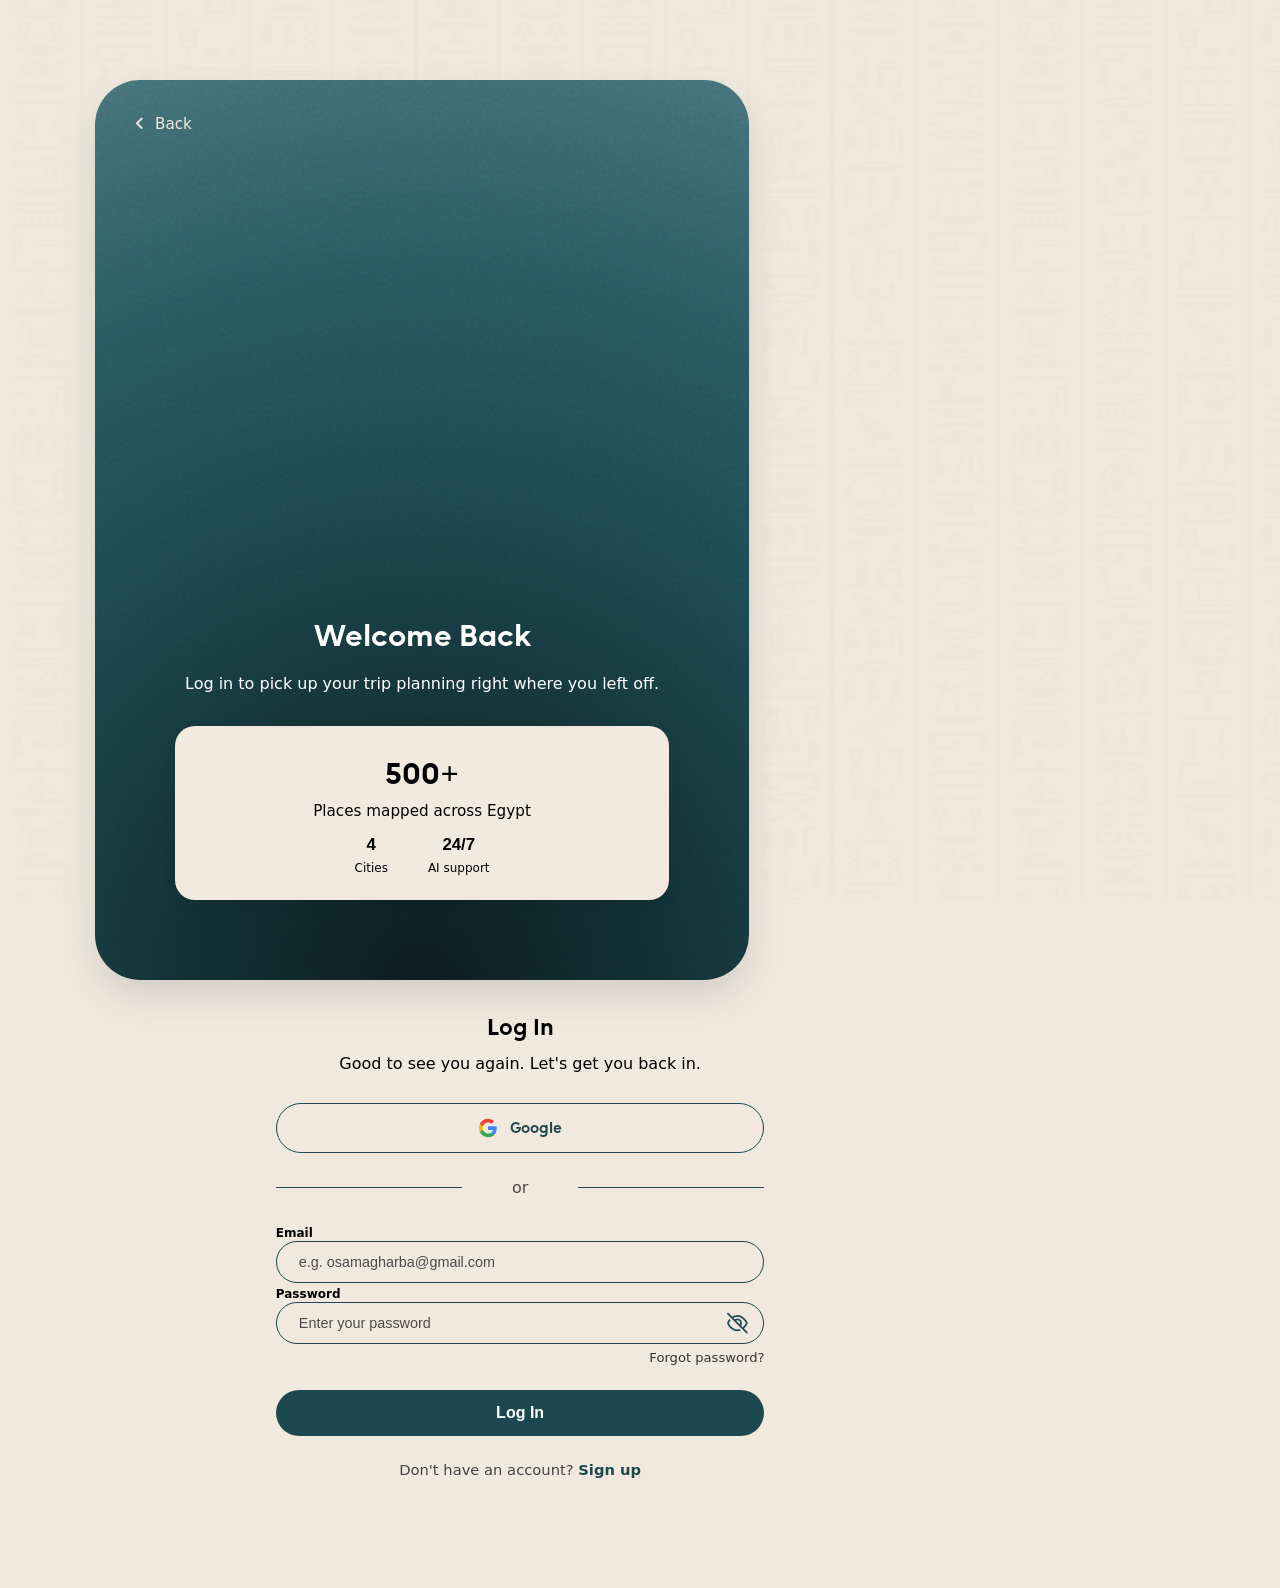
==== login/index.html @ 973cf5cc "feat: complete Sprint 1 frontend implementation" ====
<!DOCTYPE html>
<html lang="en">
<head>
      <meta charset="UTF-8" />

   <title>Kemeta - Discover Egypt</title>
 <link rel="stylesheet" href="../vendors/bootstrap/css/bootstrap.min.css">
<link rel="stylesheet" href="../vendors/fontawesome/css/all.min.css">
  <link rel="stylesheet" href="login.css" />
  <link rel="stylesheet" href="../css/main.css">
  <link rel="stylesheet" href="../css/global.css">
  
  
</head>
<body>

  <div class="auth-container">
    <div class="d-flex align-items-center justify-content-around">
      
      <!-- Left Teal Card -->
      <div class="left-card">
        <div class="teal-panel">
          <!-- Back Link -->
          <a href="#" class="btn-back">
            <i class="fa-solid fa-angle-left"></i> Back
          </a>
<section class="card-container d-flex justify-content-lg-end flex-column">
          <!-- Brand Content -->
          <div class="brand-section">
            <div class="logo-container">
              <img src="../assets/images/logos/SVG/Logo (3).svg" alt="">
            </div>
            <h1>Welcome Back</h1>
            <p>Log in to pick up your trip planning right where you left off.</p>
          </div>

          <!-- Stats Box -->
          <div class="stats-card">
            <h2>500<span class="plus">+</span></h2>
            <div class="stats-title">Places mapped across Egypt</div>
            <div class="stats-grid">
              <div class="stats-item">
                <h4>4</h4>
                <span>Cities</span>
              </div>
              <div class="stats-item">
                <h4>24/7</h4>
                <span>AI support</span>
              </div>
            </div>
          </div>
          </section>
        </div>
      </div>

      <!-- Right Login Form -->
      <div class="col-lg-6">
        <div class="form-panel">
          <div class="form-header">
            <h2>Log In</h2>
            <p>Good to see you again. Let's get you back in.</p>
          </div>

          <!-- Google Login -->
          <button type="button" class="btn-google">
            <svg width="20" height="20" viewBox="0 0 24 24">
              <path fill="#4285F4" d="M22.56 12.25c0-.78-.07-1.53-.2-2.25H12v4.26h5.92c-.26 1.37-1.04 2.53-2.21 3.31v2.77h3.57c2.08-1.92 3.28-4.74 3.28-8.09z"/>
              <path fill="#34A853" d="M12 23c2.97 0 5.46-.98 7.28-2.66l-3.57-2.77c-.98.66-2.23 1.06-3.71 1.06-2.86 0-5.29-1.93-6.16-4.53H2.18v2.84C3.99 20.53 7.7 23 12 23z"/>
              <path fill="#FBBC05" d="M5.84 14.09c-.22-.66-.35-1.36-.35-2.09s.13-1.43.35-2.09V7.06H2.18C1.43 8.55 1 10.22 1 12s.43 3.45 1.18 4.94l2.85-2.22.81-.63z"/>
              <path fill="#EA4335" d="M12 5.38c1.62 0 3.06.56 4.21 1.64l3.15-3.15C17.45 2.09 14.97 1 12 1 7.7 1 3.99 3.47 2.18 7.06l3.66 2.84c.87-2.6 3.3-4.52 6.16-4.52z"/>
            </svg>
            Google
          </button>

          <!-- Divider -->
          <div class="divider">
            <span>or</span>
          </div>

          <!-- Form Fields -->
          <form id="loginForm" onsubmit="handleLogin(event)">
            <!-- Email -->
            <div class="mb-3">
              <label class="form-label">Email</label>
              <input 
                type="email" 
                class="form-control-custom" 
                placeholder="e.g. osamagharba@gmail.com" 
                required
              >
            </div>

            <!-- Password -->
            <div class="mb-2">
              <label class="form-label">Password</label>
              <div class="custom-input-group">
                <input 
                  type="password" 
                  id="passwordInput" 
                  class="form-control-custom" 
                  placeholder="Enter your password" 
                  required
                >
                <button type="button" class="btn-toggle-password" id="togglePasswordBtn" title="Toggle password visibility">
                 <i class="fa-regular fa-eye-slash"></i>
                </button>
              </div>
              <a href="#" class="forgot-link">Forgot password?</a>
            </div>

            <!-- Submit -->
            <button type="submit" class="btn-submit">Log In</button>
          </form>

          <!-- Footer -->
          <div class="signup-text">
            Don't have an account? <a href="#">Sign up</a>
          </div>
        </div>
      </div>

    </div>
  </div>

<script src="../vendors/bootstrap/js/bootstrap.bundle.min.js"></script>
  <script src="login.js"></script>

</body>
</html>
---- login/login.css ----
:root {
      --primary-teal: rgba(28, 72, 79, 1);
      --bg-sand: #f0e9dc;
      --card-sand: #dfd7c9;
      --text-dark:rgba(0, 0, 0, 1);
      --text-muted: #5e6d6b;
      --input-border: #758a87;
    }

    * {
      box-sizing: border-box;
      margin: 0;
      padding: 0;
    }

   

    /* Container Box */
    .auth-container {
      width: 100%;
      min-height: 100vh;
      display: flex;
      justify-content: space-between;
      align-items: center;
      padding: 80px;
     

    }

    /* Left Card (Teal Panel) */
    .teal-panel {
     background: radial-gradient(
    circle at 50% 100%,
    rgba(11, 29, 32, 1) 0%,
    rgba(18, 47, 52, 1) 25%,
    rgba(28, 72, 79, 1) 50%,
    rgba(41, 90, 97, 1) 75%,
    rgba(70, 115, 122, 1) 100%
);

      border-radius:45px;
      color: #ffffff;
      /* padding: 80px; */
      position: relative;
      display: flex;
      flex-direction: column;
      justify-content: space-between;
      min-height: 100vh;
      box-shadow: 0 15px 35px rgba(20, 56, 55, 0.15);
    }
    .teal-panel::after {
              border-radius: 45px;

          content: "";
    position: absolute;
    inset: 0;

    pointer-events: none;

    background-image: radial-gradient(
        circle,
        rgba(0, 0, 0, 0.15) 1px,
        transparent 1px
    );

        opacity: 1;
    }


    .btn-back {
      color: rgba(242, 233, 222, 1);
      text-decoration: none;
      font-size: 0.95rem;
      font-weight: 500;
      display: inline-flex;
      align-items: center;
      gap: 6px;
      width: fit-content;
      transition: opacity 0.2s;
      padding: 35px;
    }

  
    .card-container{
      padding:80px;
    }

    .brand-section {
      display: flex;
      justify-content:last baseline;
      flex-direction: column;
      align-items: center;
      margin-top: auto;
      margin-bottom: auto;
      padding: 30px 10px;
    }

    .logo-container {
    
      margin-bottom: 20px;
    }

    .brand-section h1 {
      font-size: 32px;
      font-family: "F37 Moon Bold";
      margin-bottom: 12px;
      color: rgba(255, 255, 255, 1);
    }

    .brand-section p {
      color: rgba(255, 255, 255, 1);
   font-size: 16px;
   text-align: center;
      max-width: 100%;
      margin: 0 auto;
      line-height: 1.5;
    }

    /* Stats Badge/Card */
    .stats-card {
        z-index: 13;
      background-color:rgba(242, 233, 222, 1);
      color: var(--text-dark);
      border-radius: 20px;
      padding: 24px 20px;
      text-align: center;
      box-shadow: 0 4px 15px rgba(0, 0, 0, 0.05);
    }
      .stats-card::after{
          z-index: 10000;
      content: "";
      position: absolute;
      inset: 0;
      border-radius: inherit;
      pointer-events: none;
      opacity: 0.15;
      background-image: url("data:image/svg+xml,%3Csvg viewBox='0 0 200 200' xmlns='http://www.w3.org/2000/svg'%3E%3Cfilter id='noiseFilter'%3E%3CfeTurbulence type='fractalNoise' baseFrequency='0.85' numOctaves='3' stitchTiles='stitch'/%3E%3C/filter%3E%3Crect width='100%25' height='100%25' filter='url(%23noiseFilter)'/%3E%3C/svg%3E");
      mix-blend-mode: overlay;
      z-index: 1;
      }

    .stats-card h2{
      font-size: 32px;
      font-family: "F37 Moon Bold";
      margin-bottom: 4px;
      color: var(--text-dark);
    }
    .plus {
    display: inline-block;
   font-size: 1em;
font-weight:900;
}
    

    .stats-card .stats-title {
      font-size: 0.95rem;
      color: var(--text-dark);
      margin-bottom: 15px;
    }

    .stats-grid {
      display: flex;
      justify-content: center;
      gap: 40px;
    }
   

    .stats-item h4 {
      font-size: 1.05rem;
      font-weight: 700;
      margin-bottom: 2px;
      font-family: 'Poppins', sans-serif;


    }

    .stats-item span {
      font-size: 12px;
      color: var(--text-dark);
      
    }

    /* Right Side (Form) */
    .form-panel {
      padding: 30px 50px;
width: 90%;
      max-width: 600px;
      margin-left: 20%;
    }

    .form-header {
      text-align: center;
      margin-bottom: 30px;
    }

    .form-header h2 {
      font-size:24px;
      font-family:"F37 Moon Bold" ;
      color: var(--text-dark);
      margin-bottom: 8px;
    }

    .form-header p {
      color: var(--text-dark);
      font-size:16px;
    }

    /* Google Button */
    .btn-google {
      width: 100%;
      border: 1.5px solid var(--primary-teal);
      border-radius: 30px;
      padding: 12px 20px;
      background: transparent;
      font-family: "F37 Moon Bold";
      color: var(--primary-teal);
      display: flex;
      align-items: center;
      justify-content: center;
      gap: 12px;
      font-size:16px;
      transition: all 0.2s;
    }

    .btn-google:hover {
      background-color: rgba(25, 68, 67, 0.05);
      border-color: var(--primary-teal);
    }

    /* Divider */
    .divider {
      display: flex;
      align-items: center;
      text-align: center;
      margin: 25px 0px;
      
    }

    .divider::before {
      content: '';
          width: 80vw;
margin-right: 50px;  
  border-bottom: 1.5px solid var(--primary-teal);
    }
    
    .divider::after {
     content: '';
         width: 80vw;
margin-left: 50px;
    border-bottom: 1.5px solid var(--primary-teal);

    }

    .divider span {
      color: rgba(74, 74, 74, 1);
      font-weight: 400;
      font-size: 16px;
    }

    /* Form Fields */
    .form-label {
      font-size: 12px;
      font-weight: 600;
      color: var(--text-dark);
      margin-bottom: 6px;
    }

    .custom-input-group {
      position: relative;
    }

    .form-control-custom {
      width: 100%;
      background: transparent;
      border: 1.5px solid var(--primary-teal);
      border-radius: 30px;
      padding: 12px 22px;
      font-size: 0.9rem;
      color: #333;
      outline: none;
      transition: border-color 0.2s, box-shadow 0.2s;
    }

    .form-control-custom:focus {
      border-color: var(--primary-teal);
      box-shadow: 0 0 0 3px rgba(25, 68, 67, 0.12);
      background: transparent;
    }

    .form-control-custom::placeholder {
      color: rgba(74, 74, 74, 1);
    }

    .btn-toggle-password {
      position: absolute;
      right: 15px;
      top: 50%;
      transform: translateY(-50%);
      background: none;
      border: none;
      color: #555;
      font-size: 1.15rem;
      cursor: pointer;
      padding: 0;
      display: flex;
      align-items: center;
    }
    .btn-toggle-password i{
      color: var(--primary-teal);
    }

    .forgot-link {
      display: block;
      text-align: right;
      font-size: 0.82rem;
      color: #333;
      text-decoration: none;
      font-weight: 500;
      margin-top: 6px;
    }

    .forgot-link:hover {
      text-decoration: underline;
    }

    /* Submit Button */
    .btn-submit {
      width: 100%;
      background-color: var(--primary-teal);
      border: none;
      border-radius: 30px;
      padding: 14px;
      color: white;
      font-size: 1rem;
      font-weight: 700;
      margin-top: 25px;
      transition: background-color 0.2s, transform 0.1s;
    }

    .btn-submit:hover {
      background-color: var(--primary-teal);
      color: white;
    }

    .btn-submit:active {
      transform: scale(0.99);
    }

    /* Footer Text */
    .signup-text {
      text-align: center;
      margin-top: 25px;
      font-size: 0.92rem;
      color: #444;
    }

    .signup-text a {
      color: var(--primary-teal);
      font-weight: 700;
      text-decoration: none;
    }

    .signup-text a:hover {
      text-decoration: underline;
    }

    @media (max-width: 991.98px) {
      .teal-panel {
        min-height: auto;
        margin-bottom: 40px;
        padding: 35px 25px;
      }
      .form-panel {
        padding: 10px 15px;
      }
    }
---- css/main.css ----
@import url("./global.css");
@import url("./components/navbar.css");
@import url("./media.css");

/* ==================================================
   KEMETA SPLASH SCREEN
================================================== */

html,
body {
    margin: 0;
    padding: 0;
    width: 100%;
    min-height: 100%;
}


.splash {
    position: fixed;
    inset: 0;

    width: 100%;
    height: 100vh;

    display: flex;
    align-items: center;
    justify-content: center;

    background: #083540;

    overflow: hidden;

    z-index: 99999999;

    opacity: 1;
    visibility: visible;

    transition:
        opacity 600ms ease,
        visibility 600ms ease;
}


.splash svg {
    width: 580px;
    max-width: 85vw;
    height: auto;

    overflow: visible;
}


#kMarkGroup {
    transform: translateX(787px) scale(1.5);

    transform-origin: 713px 748px;

    transition:
        transform 950ms cubic-bezier(0.65, 0, 0.35, 1);
}
#kMarkGroup.shift-left {
    transform: translateX(0) scale(1);
}

#kmark {
    fill: none;

    stroke: #c1ad95;

    stroke-width: 3;

    stroke-linecap: round;
    stroke-linejoin: round;
}


#kfill {
    fill: #c1ad95;

    fill-rule: evenodd;

    opacity: 0;
}

 */

#emetaGroup {
    fill: #c1ad95;

    fill-rule: evenodd;

    opacity: 0;

    transform: translateX(900px);

    transition:
        opacity 950ms ease,
        transform 950ms cubic-bezier(0.65, 0, 0.35, 1);
}


/* EMETA يظهر */

#emetaGroup.show {
    opacity: 1;

    transform: translateX(0);
}




/* hero */

header {
  min-height: 100vh;
  display: flex;
  flex-direction: column;
  padding: 16px 0px;
}

/* الكارد الكبير اللي واخد الشاشة بحواف دايرة */
.hero {
  position: relative;
  flex: 1;
  gap: var(--general-gap);
  border-radius: var(--Containder-radius);
  overflow: hidden;
  height: 100vh;
  background: url("../../assets/images/Great Pyramid.jpg") center/cover
    no-repeat;

  display: flex;
  align-items: center;
  justify-content: center;
}

/* layer غامقة فوق الصورة عشان النص يبان */
.hero__overlay {
  position: absolute;
  inset: 0;
  background: linear-gradient(
    rgba(0, 0, 0, 0.6),
    rgba(0, 0, 0, 0.4),
    rgba(242, 233, 222) 130%
  );
}

/* المحتوى في النص */
.hero__content {
  position: relative;
  z-index: 1;
  max-width: 640px;
  text-align: center;
  color: var(--color-text);
}

/* البادج الصغيرة فوق العنوان */
.hero__badge {
  position: relative;
  isolation: isolate;

  font-family: "F37 Moon Demi";
  width: fit-content;
  margin: 0 auto 1.5rem;

  display: flex;
  align-items: center;
  justify-content: center;
  gap: 5px;

  padding: 0.4rem 1.1rem;
  border-radius: var(--general-radius);

  font-size: 14px;
  color: var(--Light-Text);

  cursor: pointer;

border: 1px solid var(--Light-Text);

}

/* Liquid Glass surface */
.hero__badge::before {
  content: "";
  position: absolute;
  inset: 0;

  z-index: 0;

  border-radius: inherit;

  /* box-shadow:
    inset 0 0 6px -3px rgba(255, 255, 255, 0.7); */

  background-color: var(--Card-Background);

  pointer-events: none;
}

/* Refraction + Blur */
.hero__badge::after {
  content: "";
  position: absolute;
  inset: 0;

  z-index: -1;

  border-radius: inherit;

  backdrop-filter: blur(5px);
  -webkit-backdrop-filter: blur(5px);

  filter: url(#glass-distortion);
  -webkit-filter: url(#glass-distortion);

  isolation: isolate;

  pointer-events: none;
}

/* Content above glass */
.hero__badge > * {
  position: relative;
  z-index: 2;
}
.hero__btn-secondary {
  background: var(--Card-Background);
  backdrop-filter: blur(1px);
  -webkit-backdrop-filter: blur(20px);
  color: var(--Light-Text);
  border-bottom: 0.83px solid rgba(255, 255, 255, 0.447);
  border-top: 0.83px solid rgba(255, 255, 255, 0.684);
}

/* العنوان */
.hero__title {
  font-size: 48px;
  color: var(--Light-Text);
  margin: 0;
  line-height: 1.2;
  font-family: "F37 Moon Bold";
}

.hero__title-highlight {
  display: block;
  background: linear-gradient(
    TO RIGHT,
    rgba(198, 152, 85, 1) 10%,
    rgba(140, 97, 33, 1)
  );

  -webkit-background-clip: text;
  -webkit-text-fill-color: transparent;
  background-clip: text;
}

/* النص اللي تحت العنوان */
.hero__subtitle {
  margin: auto;
  width: 70%;
  margin-top: 1rem;
  margin-bottom: 2rem;
  font-size: 16px;
  font-family: "F37 Moon light";
  color: var(--Light-Text);
}

/* الأزرار */
.hero__actions {
  display: inline-flex;
  gap: 1rem;
}

.hero__actions .btn {
  border-radius: var(--general-radius);
  padding: 10px 20px;
font-family: "F37 Moon Demi";
font-size: 20px;
  cursor: pointer;

  transition:
    background-color var(--transition-fast),
    color var(--transition-fast),
    box-shadow var(--transition-fast),
    transform var(--transition-fast);
}

.hero__btn-main {
  font-family: "F37 Moon Bold";
  min-width: 234px;
  background: var(--Secondry-text);
  color: var(--Light-Text);
}
.hero__btn-main:hover {
    
    background: var(--Secondry-text);
    color: var(--Background-Color);
    box-shadow: 0 8px 18px rgba(0, 0, 0, 0.25);
    transform: translateY(-3px);

}
.hero__btn-main i {
  font-size: 12px;
}

.hero__btn-secondary {
  font-family: "F37 Moon Bold";
  min-width: 191px;
    backdrop-filter: blur(2px);
    -webkit-backdrop-filter: blur(20px);
background: var(--Card-Background);
    box-shadow: 0 1px 20px 0 rgba(0, 0, 0, 0.05);

  border-bottom: 0.83px solid rgba(255, 255, 255, 0.447);
  border-top: 0.83px solid rgba(255, 255, 255, 0.684);
  
}

.hero__btn-secondary:hover {
  box-shadow: 0 8px 18px rgba(0, 0, 0, 0.25);
  color: var(--Background-Color);
      transform: translateY(-3px);

}




.platform-features {
    position: relative;
    z-index: 5;
    width: 100%;
  
}
.platform-features .container {
    max-width: none;   
    width: 100%;
    padding: var(--section-padding) ; 
    height: auto;  
    display: grid;    
    gap: var(--general-gap);
}
/* 
   Features Header
 */
.first-card {
   gap: var(--general-gap);
   flex-direction: column;

}
.container .features-badge {
    display: inline;
    padding: 10px 20px;
    border-radius: var(--general-radius);
    margin:auto;
    font-family: "F37 Moon Bold";
    color: var(--Primary-Text);
    font-size: 24px;
  background: linear-gradient(
    to top right,
    rgba(255, 255, 255, 0.715),
    rgba(236, 232, 232, 0.134) 42%
  );
backdrop-filter: blur(8px);
-webkit-backdrop-filter: blur(8px);
border: 1px solid var(--Light-Text);
   
}


.features-title {
    color: var(--Secondry-text);
    font-size: 32px;
    font-weight: 700;
}


.features-description {
    max-width: 500px;
    margin: 0 auto;
    color: var(--Dark-Text);
font-family: "F37 Moon Regular";
    font-size: 16px;
    line-height: 1.7;
}


/* 
   Feature Cards
 */

.feature-card {
    position: relative;
    z-index: 10;
    height: 100%;
    padding: 20px 18px;
    border-radius:var(--card-radius);
    background: linear-gradient(
    to top left ,
    rgba(255, 255, 255, 0.363),
    rgba(236, 232, 232, 0.134) 42%
  );
    border: 0.83px solid rgba(255, 255, 255, 0.83);
    box-shadow: 0 1px 20px 0 #0000000D;
    transition: all 0.3s ease;
    display: flex;
    gap: var(--card-gap);
    flex-direction: column;
    backdrop-filter: blur(1px);
    --webkit-backdrop-filter: blur(1px);
    display: flex;
gap:var(--card-gap);

}



.feature-card {
    min-height: 176px;
}


/* 
   Card Content
 */

.feature-card-title {

    color: var(--Secondry-text);
font-family: "F37 Moon Bold";
font-size: 20px;
    line-height: 1.3;
}


.feature-card-description {
    margin-bottom: 10px;
font-family: "F37 Moon Regular";
    color: var(--Dark-Text);

    font-size: 16px;
    line-height: 1.65;
}


.feature-card-link {
    display: inline-block;
    color: var(--Primary-Text);
    font-family: "F37 Moon Bold";
    font-size: 16px;
    text-decoration: none;
}


.feature-card-link:hover {
    color: var(--Primary-Text);
}


/* 
   Hover
 */

.feature-card:hover {
    transform: translateY(-4px);

    box-shadow: 0 10px 25px rgba(0, 0, 0, 0.08);

    background: rgba(255, 255, 255, 0.8);
}



/* 
   About Us Section
 */

.about-section {
  position: relative;

  width: 100%;
  height: 94dvh;

  padding: 0 65px;

  background-image: url("../../assets/images/4fd41c14f753038c6293ff833b5d0f6e98950fb3.jpg");
  background-size: cover;
  background-position: center 33%;

  border-radius: var(--Containder-radius);
  overflow: hidden;
}

.about-overlay {
  position: absolute;
  inset: 0;

  background: linear-gradient(#00000099 60%, #00000064 );

  z-index: 1;
}

.about-section .container-fluid {
  position: relative;
  z-index: 2;
  width: 100%;
  height: 100%;
  display: flex;
  gap: var(--general-gap);
}

.about-section .row {
  height: 100%;
  align-items: center;
}

.about-content {
  max-width: 520px;
  color: var(--Light-Text);
}

/* 
   Label
 */

.about-label {
  display: inline-flex;
  align-items: center;

  padding: 15px 20px;

  margin-bottom: 16px;

  border: 1px solid rgba(255, 255, 255, 0.35);
  border-radius:var(--Containder-radius);

  background: var(--Card-Background);

  backdrop-filter: blur(1px);
  -webkit-backdrop-filter: blur(1px);

  color: var(--Light-Text);


  font-size: 24px;
  font-family: "F37 Moon Bold";
  line-height: 1;

  transition: 0.3s ease;
}


/* 
   Title
 */

.about-title {
  max-width: 440px;

  margin: 0 0 14px;

  color: var(--Light-Text);
  font-size: 32px;
  font-family: "F37 Moon Bold";

  line-height: 1;

  letter-spacing: 0;
}

/* 
   Description
 */

.about-description {
  max-width: 500px;
  color: var(--Light-Text);
  font-size: 16px;
  font-family: "F37 Moon light";
}

/* 
   Stats
 */

.about-stats {
  display: flex;
  align-items: center;

  gap: var(--cards-gap);
}

/* 
   Stat Card
 */

.stat-card {
  width: 104px;
  height: 73px;
  padding: 10px;
  display: flex;
  text-align: center;
gap: var(--card-gap);
  border: 1px solid rgba(255, 255, 255, 0.35);
  border-radius: var(--card-radius);
  background: var(--Card-Background);
  backdrop-filter: blur(1px);
  -webkit-backdrop-filter: blur(1px);

  color: var(--Light-Text);
}
.stat-card .container-card{
    display: flex;
    gap: 7px;
      flex-direction:column;
  justify-content: center;
  align-items: center;
}


/* Number */

.stat-card h3 {
  font-size: 20px;
  font-family: "F37 Moon Bold";

  line-height: 1;
}

/* Label */

.stat-card span {
  font-size: 12px;
font-family: "F37 Moon Regular";
  line-height: 1;
  white-space: nowrap;
}



/* ==========================
   Why Kemeta Section
========================== */

.why-kemeta-section {
  position: relative;
  width: 100%;
}

/* ==========================
   Why Kemeta Container
========================== */

.why-kemeta-section .why-kemeta-container {
  width: 100%;
  max-width: none;

  padding: var(--section-padding);

  height: auto;

  display: grid;

  gap: var(--general-gap);
}


/* ==========================
   Why Kemeta Header
========================== */

.why-kemeta-header {
  width: 100%;

  display: flex;

  justify-content: center;
  align-items: center;

  flex-direction: column;

  gap: var(--general-gap);
}

/* ==========================
   Badge
========================== */

.why-kemeta-badge {
  display: inline;

  padding: 10px 20px;

  border-radius: var(--general-radius);

  font-family: "F37 Moon Bold";

  color: var(--Primary-Text);

  font-size: 24px;

  background: linear-gradient(
    to top left,
    rgba(255, 255, 255, 0.715),
    rgba(236, 232, 232, 0.134) 42%
  );

  backdrop-filter: blur(1px);
  -webkit-backdrop-filter: blur(1px);

  border: 1px solid var(--Light-Text);
}

/* ==========================
   Main Title
========================== */

.why-kemeta-title {
  color: var(--Secondry-text);

  font-family: "F37 Moon Bold";

  font-size: 32px;
  line-height: 1.3;

  text-align: center;
}

/* ==========================
   Description
========================== */

.why-kemeta-description {
  max-width: 500px;

  margin: 0 auto;

  color: var(--Dark-Text);

  font-family: "F37 Moon Regular";

  font-size: 16px;

  line-height: 1.7;

  text-align: center;
}

/* ==========================
   Why Kemeta Cards
========================== */
.why-kemeta-cards {
  display: flex;
  flex-wrap: wrap;
  gap: var(--general-gap);
}


.why-kemeta-card:nth-child(1) {
  width: calc(60% - (var(--general-gap) / 2));
}
.why-kemeta-card:nth-child(2) {
  width: calc(40% - (var(--general-gap) / 2));
}

.why-kemeta-card:nth-child(3) {
  width: calc(40% - (var(--general-gap) * 2 / 4));
}

.why-kemeta-card:nth-child(4) {
  width: calc(60% - (var(--general-gap) * 2 / 4));
}

/* ==========================
   Card
========================== */

.why-kemeta-card {
    position: relative;

    z-index: 10;

    height: 155px;

    box-sizing: border-box;

    padding:20px;

    border-radius: var(--card-radius);

    background: linear-gradient(
    to top left ,
    rgba(255, 255, 255, 0.363),
    rgba(236, 232, 232, 0.134) 42%
  );

    border: 0.83px solid rgba(255, 255, 255, 0.83);

    box-shadow: 0 1px 20px 0 #0000000D;

    display: flex;
    flex-direction: column;

    /* gap: 5px; */

    backdrop-filter: blur(1px);
    -webkit-backdrop-filter: blur(1px);

    transition: all 0.3s ease;
}

/* ==========================
   Card Label
========================== */

.why-kemeta-card-label {
    display: block;
    color: var(--Primary-Text);

}


.why-kemeta-card-title {

    color: var(--Secondry-text);

    font-family: "F37 Moon Bold";

    font-size: 20px;

    line-height: 1.5;
}


.why-kemeta-card-description {
   

    color: var(--Dark-Text);

    font-family: "F37 Moon Regular";

    font-size: 16px;

    line-height: 1.5;
}
/* ==========================
   Hover
========================== */

.why-kemeta-card:hover {
  transform: translateY(-4px);

  box-shadow: 0 10px 25px rgba(0, 0, 0, 0.08);

  background: rgba(255, 255, 255, 0.8);
}

/* =========================================
   HOW IT WORKS
========================================= */

.how-it-works-section {
    position: relative;
    width: 100%;
}


/* =========================================
   Sticky Container
========================================= */

.how-it-works-sticky {
    position: sticky;
    top: 0;

    width: 100%;
    height: 100vh;

    overflow: hidden;

    display: flex;
    align-items: center;

    padding: 0 65px;

    border-radius: var(--Containder-radius);

    background:var(--light-container-background);

}


/* =========================================
   Left Content
========================================= */

.how-it-works-content {
    width: 55%;
flex-shrink: 0;
    position: relative;
 
}


.how-it-works-content .section-badge {
    display: inline-flex;
    align-items: center;

    padding:10px 20px;

    border-radius:var(--general-radius);

    color: var(--Light-Text);

    background: var(--Card-Background);

    border: 1px solid rgba(255, 255, 255, 0.2);

    box-shadow:
        inset 0 1px 1px rgba(255, 255, 255, 0.35),
        0 5px 15px rgba(0, 0, 0, 0.08);

    backdrop-filter: blur(12px);
    -webkit-backdrop-filter: blur(12px);

    margin-bottom: 25px;
    font-size: 24px;
    font-family: "F37 Moon Bold";
}


.how-it-works-content .content-title {
  
font-family: "F37 Moon Bold";
    margin: 0 0 20px;
width: 500px;
    color: var(--Light-Text);

    font-size:32px;

    line-height: 1.05;
}


.how-it-works-content p {

width: 500px;

margin-top: 30px;
    color: var(--Light-Text);

    font-size: 16px;
    font-family:"F37 Moon Regular" ;

}


/* =========================================
   Cards Area
========================================= */

.steps-wrapper {
    width: 45%;
    height: 100%;

    position: relative;

    overflow: hidden;

    flex-shrink: 0;

}


/* =========================================
   Cards Track
========================================= */

.steps-track {
    position: absolute;
margin-top: 50%;
    top: 0;
    right: 0;

    width: 100%;

    display: flex;
    flex-direction: column;
    justify-content: center;
    align-items: center;

    gap: 80px;

    padding: 0px;

    will-change: transform;
}


/* =========================================
   Card
========================================= */

.step-card {
    position: relative;
    isolation: isolate;
    overflow: hidden;

    width: 100%;
    min-height: 346px;

    margin-left: auto;
    margin-right: 5%;
    padding: 20px;

    box-sizing: border-box;

    display: flex;
    align-items: center;
    justify-content: space-around;
  

    gap: 5px;
    flex-shrink: 0;

    border-radius: 45px;

      background: rgba(255, 255, 255, 0.16);

    border: none;

    box-shadow:
        0 12px 30px rgba(0, 0, 0, 0.08);

    backdrop-filter: blur(15px);
    -webkit-backdrop-filter: blur(15px);

}


/* Glass edge */
.step-card::before {
    content: "";
    position: absolute;
    inset: 0;

    border-radius: inherit;

    padding: 1px;

    background: linear-gradient(
        135deg,
        rgba(255, 255, 255, 0.804),
        rgba(255, 255, 255, 0.30) ,
        rgba(255, 255, 255, 0.216) ,
        rgba(255, 255, 255, 0.65)
    );

    -webkit-mask:
        linear-gradient(#fff 0 0) content-box,
        linear-gradient(#fff 0 0);

    -webkit-mask-composite: xor;
    mask-composite: exclude;

    pointer-events: none;
    z-index: 5;
}


/* Inner glass bevel */
.step-card::after {
    content: "";
    position: absolute;
    inset: 2px;

    border-radius: 43px;

    box-shadow:
        inset 0 0 12px rgba(87, 87, 87, 0.2),
        inset 0 0 5px rgba(224, 218, 218, 0.15);

    pointer-events: none;
    z-index: 4;
}

/* =========================================
   Card Text
========================================= */

.step-text {
    width: 50%;
    display: flex;
    justify-content: center;
    align-items: center;
    flex-direction: column;
    gap: 10px;
    padding: 10px;
}


.step-text h3 {

    color: var(--Primary-Text);
    font-family: "F37 Moon Bold";

    font-size: 24px;
}


.step-text p {
    margin: 0;

    color: var(--Light-Text);

    font-size: 16px;
    font-family: "F37 Moon light";
text-align: center;  
  line-height: 1.6;
}


/* =========================================
   Card Image
========================================= */

.step-card .img {
    width: 50%;
    height: 40vh;


    /* flex-shrink: 0; */
overflow: hidden;
    border-radius: 45px;
}
.step-card .img img{
    width: 100%;
    height: 100%;
        object-fit: cover;

}


/* ==================================================
   BEGIN YOUR STORY
================================================== */

.begin-story-section {
    width: 100%;
    min-height: 70vh;

    display: flex;
    align-items: center;
    justify-content: center;


}


.begin-story-container {
    width: 35%;

    text-align: center;

    display: flex;
    flex-direction: column;
    align-items: center;

    padding: 12px 10px 0;

}


/* Badge */

.story-badge {
    display: inline-flex;
    align-items: center;
    justify-content: center;

    padding: 10px 18px;

    border-radius: 50px;

    color: var(--Primary-Text);
font-size: 24px;
font-family:  "F37 Moon Bold";
    background: rgba(255, 255, 255, 0.08);
    border: 1px solid rgba(255, 255, 255, 0.25);

    backdrop-filter: blur(15px);
    -webkit-backdrop-filter: blur(15px);

        box-shadow:
        inset 0 1px 2px rgba(255, 255, 255, 0.741),
        0 4px 12px rgba(0, 0, 0, 0.08);
    position: relative;
    overflow: hidden;

    transition: all 0.3s ease;
}

.story-badge::before {
    content: "";
    position: absolute;
    inset: 0;

    background: linear-gradient(
        to bottom right,
        rgba(188, 182, 182, 0.22) 0%,
        rgba(161, 161, 161, 0.1) 35%,
        rgba(255, 255, 255, 0.04) 100%
    );

    pointer-events: none;
}




/* Heading */

.begin-story-container h2 {
    margin: 17px 0 12px;

    color: var(--Secondry-text);

    font-size: 32px;
    font-family:  "F37 Moon Bold";

    line-height: 1.3;
}


/* Paragraph */

.begin-story-container p {
    max-width: 620px;

    margin: 0 auto 17px;

    color: var(--Dark-Text);

    font-size: 16px;
    font-family: "F37 Moon Regular";
    line-height: 1.6;
}


/* Button */

.story-btn {
    display: inline-flex;
    align-items: center;
    justify-content: center;

    padding: 10px 20px;

    border: 1px solid var(--Secondry-text);
    border-radius: var(--general-radius);

    background: transparent;

    color: var(--Secondry-text);

    font-size: 20px;
    font-family:  "F37 Moon Bold";

    text-decoration: none;

    transition: all 0.3s ease;
}


.story-btn:hover {
    background: #123f49;
    color: #fff;

    transform: translateY(-2px);
}


/* ==================================================
   FOOTER
================================================== */

.kemeta-footer {
    width: calc(100% - 22px);

    padding: var(--section-padding) 65px 0px;

    background: var(--light-container-background);

    border-radius:var(--Containder-radius);


    color:var(--Light-Text);
}


/* Main Footer Container */

.kemeta-footer .footer-container {
    width: 100%;

    display: flex;
      justify-content: space-between;
      align-content: space-between;

    padding-bottom: 48px;
}

.footer-right{
  display: flex;
  flex-direction: row;
  gap: 100px;
}

/* ==================================================
   BRAND
================================================== */
.footer-container .footer-brand{
  display: flex;
gap: var(--general-gap);
  flex-direction: column;
}
.footer-container .footer-brand .img {
max-width: 130px;}


.footer-container .footer-brand p {
    max-width: 500px;
    color: var(--Light-Text);

    font-size: 16px;
}


/* Social Icons */

.footer-container .footer-socials {
    display: flex;
    align-items: center;
    gap: 15px;
  
}


.footer-container .footer-socials a {
    width: 28px;
    height: 28px;
padding: 19px;
    display: flex;
    align-items: center;
    justify-content: center;

    border: 1px solid var(--Background-Color);

    border-radius: var( --general-radius);

    color: var(--Background-Color);

    font-size: 19px;

    text-decoration: none;

    transition: all 0.3s ease;
}


.footer-container .footer-socials a:hover {
    background: #fff;
    color: #082e33;

    transform: translateY(-2px);
}





/* ==================================================
   FOOTER LINKS
================================================== */
.footer-links h4,
.footer-contact h4 {
    margin: 5px 0 20px;

    color: var(--Background-Color);

    font-size: 24px;
    font-family: "F37 Moon Bold";
}


.footer-links {
    display: flex;
    flex-direction: column;
    
}


.footer-links .links-container a:hover {
    color: var(--Primary-Text);
}
.links-container{
  display: flex;
  flex-direction: column;
  
}
.footer-links .links-container a{
  color: var(--Background-Color);
     width: fit-content;

    margin-bottom: 10px;

    font-size: 18px;
font-family: "F37 Moon light";
    text-decoration: none;

    transition: color 0.3s ease;
}

/* ==================================================
   CONTACT
================================================== */

.footer-contact {
    display: flex;
    flex-direction: column;
}


.footer-contact .contact-container a {
    display: flex;
    align-items: center;

    gap: 8px;

    margin-bottom: 12px;

    color: var(--Background-Color);

    font-size: 16px;
    font-family: "F37 Moon light";

    text-decoration: none;
}


.footer-contact .contact-container i {
    width: 14px;

    color: #fff;

    font-size: 16px;
   margin-right: 5px;
}



/* ==================================================
   COPYRIGHT
================================================== */

.footer-bottom {
    width: 100%;

    padding:20px 0px 0px;

    border-top: 1px solid var(--Background-Color);
    display: flex;
    justify-content: center;
    align-items: center;
    gap: 5px;

}


.footer-bottom p {
  
    color: var(--Background-Color);
font-family: "F37 Moon light";
    font-size: 18px;
}
.footer-bottom i{
  font-size: 14px;
}

.footer-bottom p span{
  font-family: 'Kitami W01';
}
---- css/global.css ----
/* Light */
@font-face {
    font-family: "F37 Moon light";
    src: url("../assets/images/fonts/f37-moon-arabic-trial-light.otf") format("opentype");
    font-weight: 300;
    font-style: normal;
}

/* Regular */
@font-face {
    font-family: "F37 Moon Regular";
    src: url("../assets/images/fonts/f37-moon-arabic-trial-regular.otf") format("opentype");
    font-weight: 400;
    font-style: normal;
}

/* Demi */
@font-face {
    font-family: "F37 Moon Demi";
    src: url("../assets/images/fonts/f37-moon-arabic-trial-demi.otf") format("opentype");
    font-weight: 600;
    font-style: normal;
}

/* Bold */
@font-face {
    font-family: "F37 Moon Bold";
    src: url("../assets/images/fonts/f37-moon-arabic-trial-bold.otf") format("opentype");
    font-weight: 700;
    font-style: normal;
}

/* Extra Bold */
@font-face {
    font-family: "F37 Moon ExtraBold";
    src: url("../assets/images/fonts/f37-moon-arabic-trial-extrabold.otf") format("opentype");
    font-weight: 800;
    font-style: normal;
}

/* Black */
@font-face {
    font-family: "F37 Moon Black";
    src: url("../assets/images/fonts/f37-moon-arabic-trial-black.otf") format("opentype");
    font-weight: 900;
    font-style: normal;
}

/* Thin */
@font-face {
    font-family: "F37 Moon thin";
    src: url("../assets/images/fonts/f37-moon-arabic-trial-thin.otf") format("opentype");
    font-weight: 100;
    font-style: normal;
}

@font-face {
    font-family: 'Kitami W01';
    src: url('../assets/images/fonts/LogoFont/Kitami\ W01\ Regular.ttf') format('truetype');
    font-weight: normal;
    font-style: normal;
}

:root {
  --Background-Color: #F2E9DE;
  --Navbar-Background:rgba(217, 217, 217, 0.5);
  --Secondry-text:#1C484F;
 --Card-Background:rgba(255, 255, 255, 0.2);
  --Light-Text: rgba(255, 255, 255, 1);
    --Containder-radius: 50px;
  --general-radius:999px;
  --border-size:1px;
  --general-gap:24px;
  --transition-fast: 0.2s ease-out;
  --Primary-Text:#C69855;
  --Dark-Text:#2E2E2D;
  --cards-gap:20px;
  --card-radius:20px;
  --section-padding:80px;
  --card-gap:5px;
  --light-container-background:linear-gradient( to bottom, #0B1D20,#102B2F,#1C484F);
  
}

*,
*::before,
*::after {
  box-sizing: border-box;
}

body {
    margin: 0;
    padding: 0px 15px;
    font-family: "F37 Moon", system-ui, -apple-system, BlinkMacSystemFont, sans-serif;
    min-height: 100vh;
    position: relative;
     background-color: var(--Background-Color);
}

body::before {
    content: "";
    position: fixed;
    inset: 0;

background-image:
    url("../assets/images/24dd4ca9f49b339d4a1547dce579eb33e108bf10 (1).png");

background-repeat: repeat;
background-position: -10 -100;
background-size: 500px 500px; 
    z-index: -1;
}
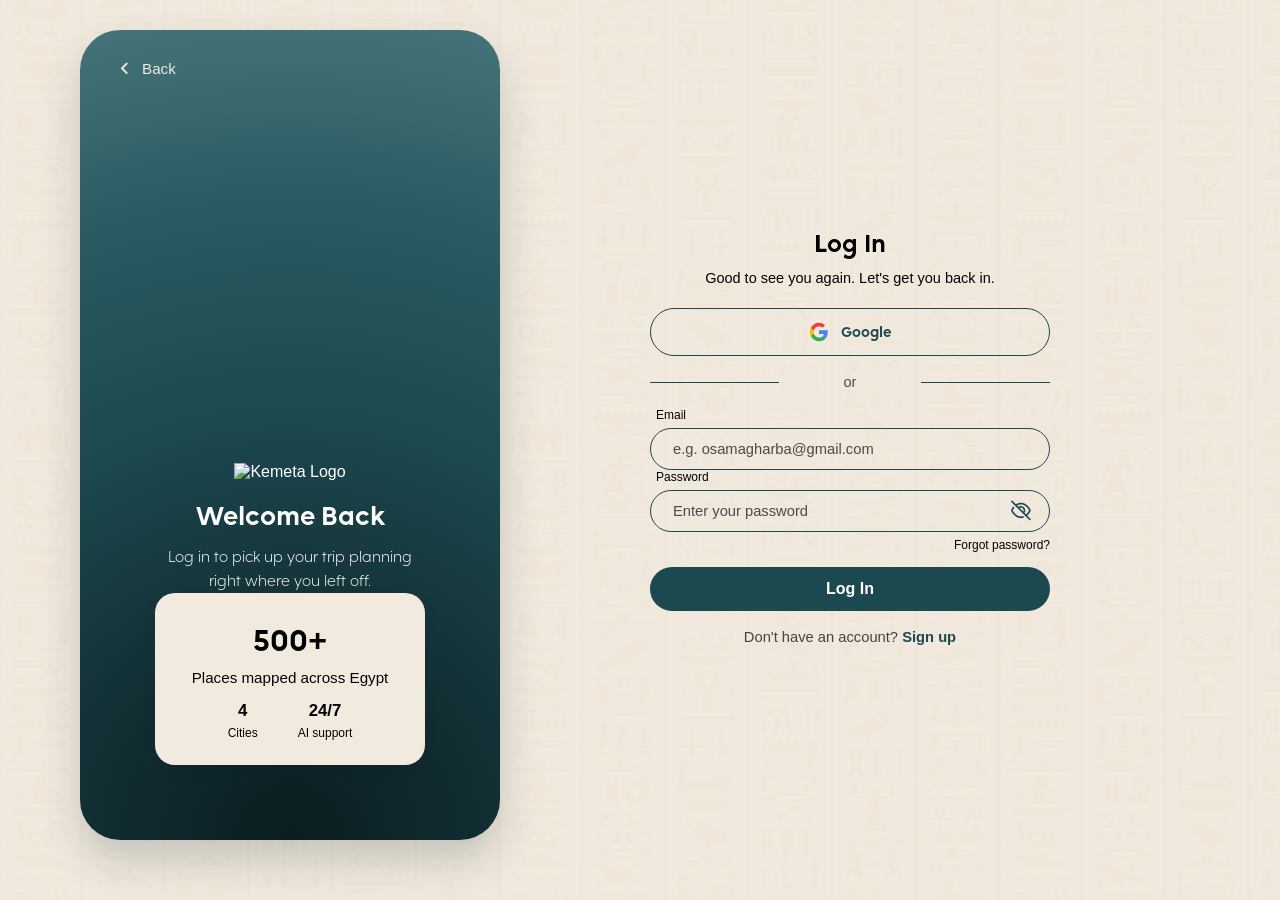
==== commit dcbe65b3: "Update frontend" ====
--- a/login/index.html
+++ b/login/index.html
@@ -1,60 +1,60 @@
 <!DOCTYPE html>
 <html lang="en">
 <head>
-      <meta charset="UTF-8" />
-
-   <title>Kemeta - Discover Egypt</title>
- <link rel="stylesheet" href="../vendors/bootstrap/css/bootstrap.min.css">
-<link rel="stylesheet" href="../vendors/fontawesome/css/all.min.css">
-  <link rel="stylesheet" href="login.css" />
+  <meta charset="UTF-8" />
+  <meta name="viewport" content="width=device-width, initial-scale=1.0">
+  <title>Kemeta - Discover Egypt</title>
+  
+  <link rel="stylesheet" href="../vendors/bootstrap/css/bootstrap.min.css">
+  <link rel="stylesheet" href="../vendors/fontawesome/css/all.min.css">
+  <link rel="stylesheet" href="../css/global.css">
   <link rel="stylesheet" href="../css/main.css">
-  <link rel="stylesheet" href="../css/global.css">
-  
-  
+  <link rel="stylesheet" href="../css/components/auth.css">
+  <link rel="stylesheet" href="login.css">
 </head>
 <body>
 
   <div class="auth-container">
-    <div class="d-flex align-items-center justify-content-around">
+    <div class="auth-wrapper">
       
-      <!-- Left Teal Card -->
+      <!-- Left Teal Card (الأكبر حجماً) -->
       <div class="left-card">
         <div class="teal-panel">
-          <!-- Back Link -->
-          <a href="#" class="btn-back">
+          <a href="../index.html" class="btn-back">
             <i class="fa-solid fa-angle-left"></i> Back
           </a>
-<section class="card-container d-flex justify-content-lg-end flex-column">
-          <!-- Brand Content -->
-          <div class="brand-section">
-            <div class="logo-container">
-              <img src="../assets/images/logos/SVG/Logo (3).svg" alt="">
+
+          <section class="card-container">
+            <!-- Brand Content -->
+            <div class="brand-section">
+              <div class="logo-container">
+                <img src="../assets/images/logos/SVG/Logo (3).svg" alt="Kemeta Logo">
+              </div>
+              <h1>Welcome Back</h1>
+              <p>Log in to pick up your trip planning right where you left off.</p>
             </div>
-            <h1>Welcome Back</h1>
-            <p>Log in to pick up your trip planning right where you left off.</p>
-          </div>
 
-          <!-- Stats Box -->
-          <div class="stats-card">
-            <h2>500<span class="plus">+</span></h2>
-            <div class="stats-title">Places mapped across Egypt</div>
-            <div class="stats-grid">
-              <div class="stats-item">
-                <h4>4</h4>
-                <span>Cities</span>
-              </div>
-              <div class="stats-item">
-                <h4>24/7</h4>
-                <span>AI support</span>
+            <!-- Stats Box -->
+            <div class="stats-card">
+              <h2>500<span class="plus">+</span></h2>
+              <div class="stats-title">Places mapped across Egypt</div>
+              <div class="stats-grid">
+                <div class="stats-item">
+                  <h4>4</h4>
+                  <span>Cities</span>
+                </div>
+                <div class="stats-item">
+                  <h4>24/7</h4>
+                  <span>AI support</span>
+                </div>
               </div>
             </div>
-          </div>
           </section>
         </div>
       </div>
 
       <!-- Right Login Form -->
-      <div class="col-lg-6">
+      <div class="right-card">
         <div class="form-panel">
           <div class="form-header">
             <h2>Log In</h2>
@@ -78,43 +78,40 @@
           </div>
 
           <!-- Form Fields -->
-          <form id="loginForm" onsubmit="handleLogin(event)">
-            <!-- Email -->
+          <form id="loginForm">
             <div class="mb-3">
-              <label class="form-label">Email</label>
-              <input 
-                type="email" 
-                class="form-control-custom" 
-                placeholder="e.g. osamagharba@gmail.com" 
-                required
-              >
-            </div>
+  <label class="form-label" for="emailInput">Email</label>
+  <input 
+    type="email" 
+    id="emailInput"
+    class="form-control-custom" 
+    placeholder="e.g. osamagharba@gmail.com" 
+    required
+  >
+</div>
 
-            <!-- Password -->
-            <div class="mb-2">
-              <label class="form-label">Password</label>
-              <div class="custom-input-group">
-                <input 
-                  type="password" 
-                  id="passwordInput" 
-                  class="form-control-custom" 
-                  placeholder="Enter your password" 
-                  required
-                >
-                <button type="button" class="btn-toggle-password" id="togglePasswordBtn" title="Toggle password visibility">
-                 <i class="fa-regular fa-eye-slash"></i>
-                </button>
-              </div>
+<div class="mb-2">
+  <label class="form-label" for="passwordInput">Password</label>
+  <div class="custom-input-group">
+    <input 
+      type="password" 
+      id="passwordInput" 
+      class="form-control-custom" 
+      placeholder="Enter your password" 
+      required
+    >
+    <button type="button" class="btn-toggle-password" id="togglePasswordBtn" title="Toggle password visibility">
+      <i class="fa-regular fa-eye-slash"></i>
+    </button>
+  </div>
               <a href="#" class="forgot-link">Forgot password?</a>
             </div>
 
-            <!-- Submit -->
             <button type="submit" class="btn-submit">Log In</button>
           </form>
 
-          <!-- Footer -->
           <div class="signup-text">
-            Don't have an account? <a href="#">Sign up</a>
+            Don't have an account? <a href="../register/index.html">Sign up</a>
           </div>
         </div>
       </div>
@@ -122,8 +119,7 @@
     </div>
   </div>
 
-<script src="../vendors/bootstrap/js/bootstrap.bundle.min.js"></script>
+  <script src="../vendors/bootstrap/js/bootstrap.bundle.min.js"></script>
   <script src="login.js"></script>
-
 </body>
 </html>
--- a/css/components/auth.css
+++ b/css/components/auth.css
@@ -0,0 +1,368 @@
+:root {
+  --primary-teal: rgba(28, 72, 79, 1);
+  --primary-teal-hover: #13343a;
+  --text-dark: rgba(0, 0, 0, 1);
+  --bg-sand: #fbf8f2;
+  --badge-gold: rgba(242, 233, 222, 1);
+}
+
+* {
+  box-sizing: border-box;
+  margin: 0;
+  padding: 0;
+}
+
+body {
+  font-family: 'Poppins', 'Plus Jakarta Sans', sans-serif;
+  background-size: 24px 24px;
+  min-height: 100vh;
+  margin: 0;
+}
+
+/* 1. الحاوية الخارجية: توسيط كل الصفحة أفقياً ورأسياً */
+.auth-container {
+  width: 100%;
+ height: 100%;
+  display: flex;
+  justify-content: center;
+  align-items: center;
+  /* padding: 80px; */
+}
+
+/* 2. الحاوية الداخلية (تضم الكارت الشمال والفورم وتحدد الحجم الكلي) */
+.auth-wrapper {
+  width: 100%;
+  display: flex;
+  align-items: center;
+  justify-content: space-between;
+  padding: 30px 80px;
+}
+
+/* ================= Left Card (Teal Panel) ================= */
+/* جعل الجزء الشمال أكبر من اليمين (عرض ثابت ومريح) */
+.left-card {
+  flex: .4;
+
+}
+
+.teal-panel {
+  background: radial-gradient(
+    circle at 50% 100%,
+    rgba(11, 29, 32, 1) 0%,
+    rgba(18, 47, 52, 1) 25%,
+    rgba(28, 72, 79, 1) 50%,
+    rgba(41, 90, 97, 1) 75%,
+    rgba(70, 115, 122, 1) 100%
+  );
+  border-radius: 40px;
+  color: #ffffff;
+  position: relative;
+  display: flex;
+  flex-direction: column;
+  justify-content:flex-start;
+  height: 90vh;
+  /* min-height: 640px; ارتفاع متناسق */
+  box-shadow: 0 20px 40px rgba(20, 56, 55, 0.2);
+  overflow: hidden;
+}
+
+.teal-panel::after {
+  border-radius: 40px;
+  content: "";
+  position: absolute;
+  inset: 0;
+  pointer-events: none;
+  background-image: radial-gradient(
+    circle,
+    rgba(0, 0, 0, 0.15) 1px,
+    transparent 1px
+  );
+  opacity: 1;
+}
+
+.teal-panel > * {
+  position: relative;
+  z-index: 2;
+}
+
+/* زر الرجوع */
+.btn-back {
+  color: var(--badge-gold);
+  text-decoration: none;
+  font-size: 0.95rem;
+  font-weight: 500;
+  display: inline-flex;
+  align-items: center;
+  gap: 8px;
+  padding: 30px 35px 0 35px;
+  background: none;
+  border: none;
+  cursor: pointer;
+  transition: opacity 0.2s;
+}
+.btn-back:hover {
+  opacity: 0.8;
+  color: var(--badge-gold);
+}
+
+.card-container {
+  padding: 75px;
+  display: flex;
+  flex-direction: column;
+  justify-content: flex-end;
+  flex: 1;
+}
+
+/* قسم اللوجو والنصوص الترحيبية */
+.brand-section {
+  display: flex;
+  flex-direction: column;
+  align-items: center;
+  text-align: center;
+  
+}
+
+.logo-container {
+  margin-bottom: 15px;
+}
+
+.brand-section h1 {
+  font-size: 28px;
+  font-family: "F37 Moon Bold", 'Poppins', sans-serif;
+  margin-bottom: 8px;
+  color: #ffffff;
+}
+
+.brand-section p {
+  color: rgba(255, 255, 255, 1);
+  font-size: 16px;
+  font-family:"F37 Moon light" ;
+}
+
+/* ================= Right Side (Form Panel) ================= */
+.right-card {
+  flex: 1;
+  display: flex;
+  justify-content: center;
+  align-items: center;
+  max-width: 700px;
+  width: 100%;
+}
+
+.form-panel {
+  width: 100%;
+  max-width: 400px;
+}
+
+.form-header {
+  text-align: center;
+  margin-bottom: 22px;
+}
+
+.form-header h2 {
+  font-size: 26px;
+  font-family: "F37 Moon Bold", 'Poppins', sans-serif;
+  color: var(--text-dark);
+  margin-bottom: 6px;
+}
+
+.form-header p {
+  color: var(--text-dark);
+  font-size: 14.5px;
+}
+
+/* زر جوجل */
+.btn-google {
+  width: 100%;
+  border: 1.5px solid var(--primary-teal);
+  border-radius: 30px;
+  padding: 11px 20px;
+  background: transparent;
+  font-family: "F37 Moon Bold", 'Poppins', sans-serif;
+  color: var(--primary-teal);
+  display: flex;
+  align-items: center;
+  justify-content: center;
+  gap: 12px;
+  font-size: 15.5px;
+  transition: all 0.2s;
+  cursor: pointer;
+}
+
+.btn-google:hover {
+  background-color: rgba(25, 68, 67, 0.05);
+  border-color: var(--primary-teal);
+}
+
+/* الخط الفاصل Divider */
+.divider {
+  display: flex;
+  align-items: center;
+  text-align: center;
+  margin: 18px 0;
+  gap: 15px;
+}
+
+.divider::before{
+  content: '';
+  width: 90vw;
+margin-right: 50px;
+  border-bottom: 1.5px solid var(--primary-teal);
+}
+
+.divider::after {
+  content: '';
+width: 90vw;
+margin-left: 50px;
+  border-bottom: 1.5px solid var(--primary-teal);
+
+}
+
+.divider span {
+  color: rgba(74, 74, 74, 1);
+  font-weight: 500;
+  font-size: 14.5px;
+}
+
+/* الحقول والنصوص */
+.form-label {
+  font-size: 12px;
+  font-weight: 400;
+  color: var(--text-dark);
+  margin-bottom: 6px;
+  margin-left: 6px;
+  display: block;
+}
+
+.custom-input-group {
+  position: relative;
+}
+
+/* الحقول العادية */
+.form-control-custom {
+  width: 100%;
+  background: transparent;
+  border: 1.5px solid var(--primary-teal);
+  border-radius: 30px;
+  padding: 12px 22px;
+  font-size: 0.92rem;
+  color: #222;
+  outline: none;
+  transition: all 0.25s ease;
+}
+
+/* تأثير الـ Focus المطابق للصورة تماماً */
+.form-control-custom:focus,
+.custom-select-wrapper.active .custom-select-trigger {
+  border-color: var(--primary-teal);
+  background-color: rgba(234, 229, 220, 0.4);
+  box-shadow: 0 4px 14px rgba(28, 72, 79, 0.12);
+}
+
+.form-control-custom::placeholder {
+  color: rgba(74, 74, 74, 1);
+}
+
+.btn-toggle-password {
+  position: absolute;
+  right: 18px;
+  top: 50%;
+  transform: translateY(-50%);
+  background: none;
+  border: none;
+  color: var(--primary-teal);
+  font-size: 1.1rem;
+  cursor: pointer;
+  padding: 0;
+  display: flex;
+  align-items: center;
+}
+
+.forgot-link {
+  display: block;
+  text-align: right;
+  font-size: 12px;
+  color: var(--text-dark);
+  text-decoration: none;
+  font-weight: 400;
+  margin-top: 6px;
+  margin-left: 6px;
+}
+.forgot-link:hover {
+  text-decoration: underline;
+}
+
+/* زر الـ Submit الرئيسي */
+.btn-submit {
+  width: 100%;
+  background-color: var(--primary-teal);
+  border: none;
+  border-radius: 30px;
+  padding: 13px;
+  color: white;
+  font-size: 1rem;
+  font-weight: 700;
+  margin-top: 15px;
+  transition: background-color 0.2s, transform 0.1s;
+  cursor: pointer;
+}
+
+.btn-submit:hover {
+  background-color: var(--primary-teal-hover);
+  color: white;
+}
+
+.btn-submit:active {
+  transform: scale(0.99);
+}
+
+/* الفوتر */
+.signup-text {
+  text-align: center;
+  margin-top: 18px;
+  font-size: 0.92rem;
+  color: #444;
+}
+
+.signup-text a {
+  color: var(--primary-teal);
+  font-weight: 700;
+  text-decoration: none;
+}
+
+.signup-text a:hover {
+  text-decoration: underline;
+}
+/* إخفاء أيقونة العين الافتراضية في متصفح Edge و Chrome */
+input[type="password"]::-ms-reveal,
+input[type="password"]::-ms-clear {
+  display: none !important;
+}
+
+/* إخفاء أيقونة الاقتراحات التلقائية إذا ظهرت */
+input::-webkit-credentials-auto-fill-button {
+  visibility: hidden !important;
+  display: none !important;
+  pointer-events: none !important;
+}
+/* ================= الشاشات الصغيرة Responsive ================= */
+@media (max-width: 991.98px) {
+  .auth-container {
+    padding: 20px 15px;
+  }
+  .auth-wrapper {
+    flex-direction: column;
+    gap: 30px;
+  }
+  .left-card, .right-card {
+    max-width: 100%;
+    flex: none;
+  }
+  .teal-panel {
+    min-height: auto;
+    border-radius: 30px;
+  }
+  .card-container {
+    padding: 15px 25px 30px 25px;
+  }
+}
--- a/login/login.css
+++ b/login/login.css
@@ -1,378 +1,62 @@
+/* ==============================================
+   LOGIN SPECIFIC STYLES
+   ============================================== */
 
-     :root {
-      --primary-teal: rgba(28, 72, 79, 1);
-      --bg-sand: #f0e9dc;
-      --card-sand: #dfd7c9;
-      --text-dark:rgba(0, 0, 0, 1);
-      --text-muted: #5e6d6b;
-      --input-border: #758a87;
-    }
+.stats-card {
+  z-index: 13;
+  background-color: var(--badge-gold);
+  color: var(--text-dark);
+  border-radius: 20px;
+  padding: 24px 20px;
+  text-align: center;
+  box-shadow: 0 4px 15px rgba(0, 0, 0, 0.05);
+  position: relative;
+}
 
-    * {
-      box-sizing: border-box;
-      margin: 0;
-      padding: 0;
-    }
+.stats-card::after {
+  content: "";
+  position: absolute;
+  inset: 0;
+  border-radius: inherit;
+  pointer-events: none;
+  opacity: 0.15;
+  background-image: url("data:image/svg+xml,%3Csvg viewBox='0 0 200 200' xmlns='http://www.w3.org/2000/svg'%3E%3Cfilter id='noiseFilter'%3E%3CfeTurbulence type='fractalNoise' baseFrequency='0.85' numOctaves='3' stitchTiles='stitch'/%3E%3C/filter%3E%3Crect width='100%25' height='100%25' filter='url(%23noiseFilter)'/%3E%3C/svg%3E");
+  mix-blend-mode: overlay;
+  z-index: 1;
+}
 
-   
+.stats-card h2 {
+  font-size: 32px;
+  font-family: "F37 Moon Bold", sans-serif;
+  margin-bottom: 4px;
+  color: var(--text-dark);
+}
 
-    /* Container Box */
-    .auth-container {
-      width: 100%;
-      min-height: 100vh;
-      display: flex;
-      justify-content: space-between;
-      align-items: center;
-      padding: 80px;
-     
+.plus {
+  display: inline-block;
+  font-size: 1em;
+  font-weight: 600;
+}
 
-    }
+.stats-card .stats-title {
+  font-size: 0.95rem;
+  color: var(--text-dark);
+  margin-bottom: 15px;
+}
 
-    /* Left Card (Teal Panel) */
-    .teal-panel {
-     background: radial-gradient(
-    circle at 50% 100%,
-    rgba(11, 29, 32, 1) 0%,
-    rgba(18, 47, 52, 1) 25%,
-    rgba(28, 72, 79, 1) 50%,
-    rgba(41, 90, 97, 1) 75%,
-    rgba(70, 115, 122, 1) 100%
-);
+.stats-grid {
+  display: flex;
+  justify-content: center;
+  gap: 40px;
+}
 
-      border-radius:45px;
-      color: #ffffff;
-      /* padding: 80px; */
-      position: relative;
-      display: flex;
-      flex-direction: column;
-      justify-content: space-between;
-      min-height: 100vh;
-      box-shadow: 0 15px 35px rgba(20, 56, 55, 0.15);
-    }
-    .teal-panel::after {
-              border-radius: 45px;
+.stats-item h4 {
+  font-size: 1.05rem;
+  font-weight: 700;
+  margin-bottom: 2px;
+}
 
-          content: "";
-    position: absolute;
-    inset: 0;
-
-    pointer-events: none;
-
-    background-image: radial-gradient(
-        circle,
-        rgba(0, 0, 0, 0.15) 1px,
-        transparent 1px
-    );
-
-        opacity: 1;
-    }
-
-
-    .btn-back {
-      color: rgba(242, 233, 222, 1);
-      text-decoration: none;
-      font-size: 0.95rem;
-      font-weight: 500;
-      display: inline-flex;
-      align-items: center;
-      gap: 6px;
-      width: fit-content;
-      transition: opacity 0.2s;
-      padding: 35px;
-    }
-
-  
-    .card-container{
-      padding:80px;
-    }
-
-    .brand-section {
-      display: flex;
-      justify-content:last baseline;
-      flex-direction: column;
-      align-items: center;
-      margin-top: auto;
-      margin-bottom: auto;
-      padding: 30px 10px;
-    }
-
-    .logo-container {
-    
-      margin-bottom: 20px;
-    }
-
-    .brand-section h1 {
-      font-size: 32px;
-      font-family: "F37 Moon Bold";
-      margin-bottom: 12px;
-      color: rgba(255, 255, 255, 1);
-    }
-
-    .brand-section p {
-      color: rgba(255, 255, 255, 1);
-   font-size: 16px;
-   text-align: center;
-      max-width: 100%;
-      margin: 0 auto;
-      line-height: 1.5;
-    }
-
-    /* Stats Badge/Card */
-    .stats-card {
-        z-index: 13;
-      background-color:rgba(242, 233, 222, 1);
-      color: var(--text-dark);
-      border-radius: 20px;
-      padding: 24px 20px;
-      text-align: center;
-      box-shadow: 0 4px 15px rgba(0, 0, 0, 0.05);
-    }
-      .stats-card::after{
-          z-index: 10000;
-      content: "";
-      position: absolute;
-      inset: 0;
-      border-radius: inherit;
-      pointer-events: none;
-      opacity: 0.15;
-      background-image: url("data:image/svg+xml,%3Csvg viewBox='0 0 200 200' xmlns='http://www.w3.org/2000/svg'%3E%3Cfilter id='noiseFilter'%3E%3CfeTurbulence type='fractalNoise' baseFrequency='0.85' numOctaves='3' stitchTiles='stitch'/%3E%3C/filter%3E%3Crect width='100%25' height='100%25' filter='url(%23noiseFilter)'/%3E%3C/svg%3E");
-      mix-blend-mode: overlay;
-      z-index: 1;
-      }
-
-    .stats-card h2{
-      font-size: 32px;
-      font-family: "F37 Moon Bold";
-      margin-bottom: 4px;
-      color: var(--text-dark);
-    }
-    .plus {
-    display: inline-block;
-   font-size: 1em;
-font-weight:900;
-}
-    
-
-    .stats-card .stats-title {
-      font-size: 0.95rem;
-      color: var(--text-dark);
-      margin-bottom: 15px;
-    }
-
-    .stats-grid {
-      display: flex;
-      justify-content: center;
-      gap: 40px;
-    }
-   
-
-    .stats-item h4 {
-      font-size: 1.05rem;
-      font-weight: 700;
-      margin-bottom: 2px;
-      font-family: 'Poppins', sans-serif;
-
-
-    }
-
-    .stats-item span {
-      font-size: 12px;
-      color: var(--text-dark);
-      
-    }
-
-    /* Right Side (Form) */
-    .form-panel {
-      padding: 30px 50px;
-width: 90%;
-      max-width: 600px;
-      margin-left: 20%;
-    }
-
-    .form-header {
-      text-align: center;
-      margin-bottom: 30px;
-    }
-
-    .form-header h2 {
-      font-size:24px;
-      font-family:"F37 Moon Bold" ;
-      color: var(--text-dark);
-      margin-bottom: 8px;
-    }
-
-    .form-header p {
-      color: var(--text-dark);
-      font-size:16px;
-    }
-
-    /* Google Button */
-    .btn-google {
-      width: 100%;
-      border: 1.5px solid var(--primary-teal);
-      border-radius: 30px;
-      padding: 12px 20px;
-      background: transparent;
-      font-family: "F37 Moon Bold";
-      color: var(--primary-teal);
-      display: flex;
-      align-items: center;
-      justify-content: center;
-      gap: 12px;
-      font-size:16px;
-      transition: all 0.2s;
-    }
-
-    .btn-google:hover {
-      background-color: rgba(25, 68, 67, 0.05);
-      border-color: var(--primary-teal);
-    }
-
-    /* Divider */
-    .divider {
-      display: flex;
-      align-items: center;
-      text-align: center;
-      margin: 25px 0px;
-      
-    }
-
-    .divider::before {
-      content: '';
-          width: 80vw;
-margin-right: 50px;  
-  border-bottom: 1.5px solid var(--primary-teal);
-    }
-    
-    .divider::after {
-     content: '';
-         width: 80vw;
-margin-left: 50px;
-    border-bottom: 1.5px solid var(--primary-teal);
-
-    }
-
-    .divider span {
-      color: rgba(74, 74, 74, 1);
-      font-weight: 400;
-      font-size: 16px;
-    }
-
-    /* Form Fields */
-    .form-label {
-      font-size: 12px;
-      font-weight: 600;
-      color: var(--text-dark);
-      margin-bottom: 6px;
-    }
-
-    .custom-input-group {
-      position: relative;
-    }
-
-    .form-control-custom {
-      width: 100%;
-      background: transparent;
-      border: 1.5px solid var(--primary-teal);
-      border-radius: 30px;
-      padding: 12px 22px;
-      font-size: 0.9rem;
-      color: #333;
-      outline: none;
-      transition: border-color 0.2s, box-shadow 0.2s;
-    }
-
-    .form-control-custom:focus {
-      border-color: var(--primary-teal);
-      box-shadow: 0 0 0 3px rgba(25, 68, 67, 0.12);
-      background: transparent;
-    }
-
-    .form-control-custom::placeholder {
-      color: rgba(74, 74, 74, 1);
-    }
-
-    .btn-toggle-password {
-      position: absolute;
-      right: 15px;
-      top: 50%;
-      transform: translateY(-50%);
-      background: none;
-      border: none;
-      color: #555;
-      font-size: 1.15rem;
-      cursor: pointer;
-      padding: 0;
-      display: flex;
-      align-items: center;
-    }
-    .btn-toggle-password i{
-      color: var(--primary-teal);
-    }
-
-    .forgot-link {
-      display: block;
-      text-align: right;
-      font-size: 0.82rem;
-      color: #333;
-      text-decoration: none;
-      font-weight: 500;
-      margin-top: 6px;
-    }
-
-    .forgot-link:hover {
-      text-decoration: underline;
-    }
-
-    /* Submit Button */
-    .btn-submit {
-      width: 100%;
-      background-color: var(--primary-teal);
-      border: none;
-      border-radius: 30px;
-      padding: 14px;
-      color: white;
-      font-size: 1rem;
-      font-weight: 700;
-      margin-top: 25px;
-      transition: background-color 0.2s, transform 0.1s;
-    }
-
-    .btn-submit:hover {
-      background-color: var(--primary-teal);
-      color: white;
-    }
-
-    .btn-submit:active {
-      transform: scale(0.99);
-    }
-
-    /* Footer Text */
-    .signup-text {
-      text-align: center;
-      margin-top: 25px;
-      font-size: 0.92rem;
-      color: #444;
-    }
-
-    .signup-text a {
-      color: var(--primary-teal);
-      font-weight: 700;
-      text-decoration: none;
-    }
-
-    .signup-text a:hover {
-      text-decoration: underline;
-    }
-
-    @media (max-width: 991.98px) {
-      .teal-panel {
-        min-height: auto;
-        margin-bottom: 40px;
-        padding: 35px 25px;
-      }
-      .form-panel {
-        padding: 10px 15px;
-      }
-    }
-  +.stats-item span {
+  font-size: 12px;
+  color: var(--text-dark);
+}
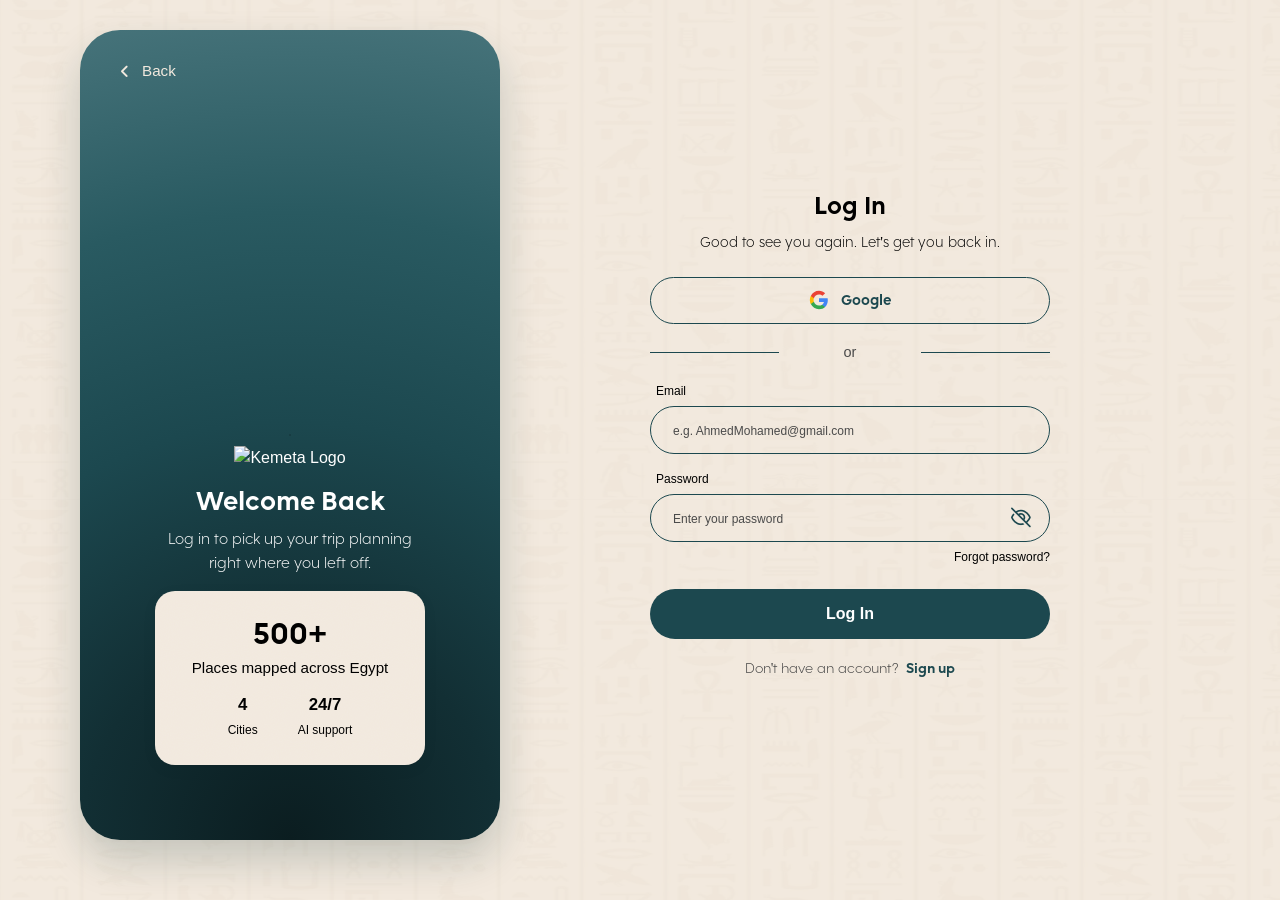
==== commit 6c532ace: "Update Kemeta project" ====
--- a/login/index.html
+++ b/login/index.html
@@ -5,6 +5,15 @@
   <meta name="viewport" content="width=device-width, initial-scale=1.0">
   <title>Kemeta - Discover Egypt</title>
   
+    <script>
+    (function() {
+      const savedTheme = localStorage.getItem("kemeta_theme");
+      if (savedTheme === "dark") {
+        document.documentElement.setAttribute("data-theme", "dark");
+      }
+    })();
+  </script>
+
   <link rel="stylesheet" href="../vendors/bootstrap/css/bootstrap.min.css">
   <link rel="stylesheet" href="../vendors/fontawesome/css/all.min.css">
   <link rel="stylesheet" href="../css/global.css">
@@ -56,6 +65,12 @@
       <!-- Right Login Form -->
       <div class="right-card">
         <div class="form-panel">
+
+           <a href="../index.html" class="btn-back-mobile">
+      <i class="fa-solid fa-angle-left"></i> Back
+    </a>
+
+    <div class="step-content">
           <div class="form-header">
             <h2>Log In</h2>
             <p>Good to see you again. Let's get you back in.</p>
@@ -79,18 +94,18 @@
 
           <!-- Form Fields -->
           <form id="loginForm">
-            <div class="mb-3">
+    <div class="mb-3">
   <label class="form-label" for="emailInput">Email</label>
   <input 
     type="email" 
     id="emailInput"
     class="form-control-custom" 
-    placeholder="e.g. osamagharba@gmail.com" 
+    placeholder="e.g. AhmedMohamed@gmail.com" 
     required
   >
 </div>
 
-<div class="mb-2">
+<div class="mb-2 w-auto">
   <label class="form-label" for="passwordInput">Password</label>
   <div class="custom-input-group">
     <input 
@@ -113,13 +128,15 @@
           <div class="signup-text">
             Don't have an account? <a href="../register/index.html">Sign up</a>
           </div>
-        </div>
       </div>
-
+    </div>
     </div>
   </div>
+   </div>
+
 
   <script src="../vendors/bootstrap/js/bootstrap.bundle.min.js"></script>
   <script src="login.js"></script>
+<script src="../js/theme.js"></script>
 </body>
 </html>
--- a/css/global.css
+++ b/css/global.css
@@ -71,7 +71,7 @@
   --general-radius:999px;
   --border-size:1px;
   --general-gap:24px;
-  --transition-fast: 0.2s ease-out;
+  --transition-fast: 7s ease-out;
   --Primary-Text:#C69855;
   --Dark-Text:#2E2E2D;
   --cards-gap:20px;
@@ -111,4 +111,74 @@
     z-index: -1;
 }
 
+::-webkit-scrollbar {
+  width: 8px;
+}
 
+::-webkit-scrollbar-track {
+  background: transparent;
+}
+
+::-webkit-scrollbar-thumb {
+  background: var(--Secondry-text);
+  border-radius: 999px 0 0 999px;
+}
+
+html,
+body,
+.navbar,
+.navbar__center .nav-link,
+.feature-card,
+.why-kemeta-card,
+.step-card,
+.glass-badge,
+.story-btn,
+.kemeta-footer,
+.stat-card,
+.btn,
+.theme-toggle-btn i {
+  transition: 
+    background 0.4s ease,
+    background-color 0.4s ease,
+    color 0.4s ease,
+    border-color 0.4s ease,
+    box-shadow 0.4s ease !important;
+}
+
+.theme-toggle-btn i {
+  transition: transform 0.4s cubic-bezier(0.4, 0, 0.2, 1), color 0.3s ease !important;
+}
+
+.theme-toggle-btn:active i {
+  transform: rotate(180deg) scale(0.85);
+}
+
+
+body, h1, h2, h3, h4, h5, h6, p, span, div, section, label {
+  cursor: default;
+}
+
+a, 
+button, 
+.btn, 
+[role="button"], 
+.theme-toggle-btn,
+.mobile-menu-close,
+.mobile-settings {
+  cursor: pointer !important;
+}
+
+input, 
+textarea {
+  cursor: text !important;
+}
+
+body {
+  user-select: none;
+  -webkit-user-select: none;
+}
+
+input, textarea {
+  user-select: auto;
+  -webkit-user-select: auto;
+}
--- a/css/main.css
+++ b/css/main.css
@@ -1,6 +1,8 @@
 @import url("./global.css");
 @import url("./components/navbar.css");
+@import url("./components/glass.css");
 @import url("./media.css");
+@import url("./components/animation.css");
 
 /* ==================================================
    KEMETA SPLASH SCREEN
@@ -8,128 +10,112 @@
 
 html,
 body {
-    margin: 0;
-    padding: 0;
-    width: 100%;
-    min-height: 100%;
-}
-
+  margin: 0;
+  padding: 0;
+  width: 100%;
+  min-height: 100%;
+}
+
+body.is-loading {
+  overflow: hidden;
+  height: 100vh;
+}
+/* إخفاء الـ Splash فوراً إذا كانت ظهرت من قبل */
+html.no-splash .splash {
+  display: none !important;
+}
+html.no-splash body {
+  overflow: auto !important;
+}
 
 .splash {
-    position: fixed;
-    inset: 0;
-
-    width: 100%;
-    height: 100vh;
-
-    display: flex;
-    align-items: center;
-    justify-content: center;
-
-    background: #083540;
-
-    overflow: hidden;
-
-    z-index: 99999999;
-
-    opacity: 1;
-    visibility: visible;
-
-    transition:
-        opacity 600ms ease,
-        visibility 600ms ease;
-}
-
+  position: fixed;
+  inset: 0;
+  display: flex;
+  align-items: center;
+  justify-content: center;
+  background: var(--Secondry-text);
+  overflow: hidden;
+  z-index: 99999999999;
+}
 
 .splash svg {
-    width: 580px;
-    max-width: 85vw;
-    height: auto;
-
-    overflow: visible;
-}
-
+  width: 580px;
+  max-width: 85vw;
+  height: auto;
+  overflow: visible;
+}
 
 #kMarkGroup {
-    transform: translateX(787px) scale(1.5);
-
-    transform-origin: 713px 748px;
-
-    transition:
-        transform 950ms cubic-bezier(0.65, 0, 0.35, 1);
-}
+  transform: translateX(787px) scale(1.5);
+  transform-origin: 713px 748px;
+  transition: transform 950ms ease;
+}
+
 #kMarkGroup.shift-left {
-    transform: translateX(0) scale(1);
+  transform: translateX(0) scale(1);
 }
 
 #kmark {
-    fill: none;
-
-    stroke: #c1ad95;
-
-    stroke-width: 3;
-
-    stroke-linecap: round;
-    stroke-linejoin: round;
-}
-
+  fill: none;
+  stroke: var(--Background-Color);
+  stroke-width: 3;
+  stroke-linecap: round;
+  stroke-linejoin: round;
+}
 
 #kfill {
-    fill: #c1ad95;
-
-    fill-rule: evenodd;
-
-    opacity: 0;
-}
-
- */
+  fill: var(--Background-Color);
+  fill-rule: evenodd;
+  opacity: 0;
+}
 
 #emetaGroup {
-    fill: #c1ad95;
-
-    fill-rule: evenodd;
-
-    opacity: 0;
-
-    transform: translateX(900px);
-
-    transition:
-        opacity 950ms ease,
-        transform 950ms cubic-bezier(0.65, 0, 0.35, 1);
-}
-
+  fill: var(--Background-Color);
+  fill-rule: evenodd;
+  opacity: 0;
+  transform: translateX(900px);
+  transition: opacity 950ms ease, transform 950ms ease;
+}
 
 /* EMETA يظهر */
 
 #emetaGroup.show {
-    opacity: 1;
-
-    transform: translateX(0);
-}
-
-
-
+  opacity: 1;
+  transform: translateX(0);
+}
 
 /* hero */
 
 header {
   min-height: 100vh;
+  width: 100%;
   display: flex;
   flex-direction: column;
-  padding: 16px 0px;
+  align-items: center;
+  justify-content: center;
+}
+  @keyframes smoothFloat {
+  0% {
+    transform: translateY(0px);
+    box-shadow: 0 4px 10px rgba(0, 0, 0, 0.05);
+  }
+
+  100%{
+      transform: translateY(-4px);
+    box-shadow: 0 12px 22px rgba(0, 0, 0, 0.073);
+  }
+
 }
 
 /* الكارد الكبير اللي واخد الشاشة بحواف دايرة */
 .hero {
   position: relative;
-  flex: 1;
   gap: var(--general-gap);
   border-radius: var(--Containder-radius);
   overflow: hidden;
-  height: 100vh;
-  background: url("../../assets/images/Great Pyramid.jpg") center/cover
-    no-repeat;
-
+  height: calc(100vh - 30px);
+  width: calc(100vw - 30px);
   display: flex;
   align-items: center;
   justify-content: center;
@@ -140,9 +126,9 @@
   position: absolute;
   inset: 0;
   background: linear-gradient(
-    rgba(0, 0, 0, 0.6),
-    rgba(0, 0, 0, 0.4),
-    rgba(242, 233, 222) 130%
+    rgba(0, 0, 0, 0.6) 0%,
+    rgba(0, 0, 0, 0.4) 70%,
+    rgba(242, 233, 222, 0.8) 100%
   );
 }
 
@@ -155,76 +141,12 @@
   color: var(--color-text);
 }
 
-/* البادج الصغيرة فوق العنوان */
-.hero__badge {
-  position: relative;
-  isolation: isolate;
-
-  font-family: "F37 Moon Demi";
-  width: fit-content;
-  margin: 0 auto 1.5rem;
-
-  display: flex;
-  align-items: center;
-  justify-content: center;
-  gap: 5px;
-
-  padding: 0.4rem 1.1rem;
-  border-radius: var(--general-radius);
-
-  font-size: 14px;
-  color: var(--Light-Text);
-
-  cursor: pointer;
-
-border: 1px solid var(--Light-Text);
-
-}
-
-/* Liquid Glass surface */
-.hero__badge::before {
-  content: "";
-  position: absolute;
-  inset: 0;
-
-  z-index: 0;
-
-  border-radius: inherit;
-
-  /* box-shadow:
-    inset 0 0 6px -3px rgba(255, 255, 255, 0.7); */
-
-  background-color: var(--Card-Background);
-
-  pointer-events: none;
-}
-
-/* Refraction + Blur */
-.hero__badge::after {
-  content: "";
-  position: absolute;
-  inset: 0;
-
-  z-index: -1;
-
-  border-radius: inherit;
-
-  backdrop-filter: blur(5px);
-  -webkit-backdrop-filter: blur(5px);
-
-  filter: url(#glass-distortion);
-  -webkit-filter: url(#glass-distortion);
-
-  isolation: isolate;
-
-  pointer-events: none;
-}
-
 /* Content above glass */
 .hero__badge > * {
   position: relative;
   z-index: 2;
 }
+
 .hero__btn-secondary {
   background: var(--Card-Background);
   backdrop-filter: blur(1px);
@@ -276,8 +198,8 @@
 .hero__actions .btn {
   border-radius: var(--general-radius);
   padding: 10px 20px;
-font-family: "F37 Moon Demi";
-font-size: 20px;
+  font-family: "F37 Moon Demi";
+  font-size: 20px;
   cursor: pointer;
 
   transition:
@@ -293,14 +215,15 @@
   background: var(--Secondry-text);
   color: var(--Light-Text);
 }
+
 .hero__btn-main:hover {
-    
-    background: var(--Secondry-text);
-    color: var(--Background-Color);
-    box-shadow: 0 8px 18px rgba(0, 0, 0, 0.25);
-    transform: translateY(-3px);
-
-}
+  background: var(--Secondry-text);
+  color: var(--Background-Color);
+  box-shadow: 0 8px 18px rgba(0, 0, 0, 0.25);
+    animation: smoothFloat .3s ease-in-out forwards;
+
+}
+
 .hero__btn-main i {
   font-size: 12px;
 }
@@ -308,187 +231,150 @@
 .hero__btn-secondary {
   font-family: "F37 Moon Bold";
   min-width: 191px;
-    backdrop-filter: blur(2px);
-    -webkit-backdrop-filter: blur(20px);
-background: var(--Card-Background);
-    box-shadow: 0 1px 20px 0 rgba(0, 0, 0, 0.05);
+  backdrop-filter: blur(2px);
+  -webkit-backdrop-filter: blur(20px);
+  background: var(--Card-Background);
+  box-shadow: 0 1px 20px 0 rgba(0, 0, 0, 0.05);
 
   border-bottom: 0.83px solid rgba(255, 255, 255, 0.447);
   border-top: 0.83px solid rgba(255, 255, 255, 0.684);
-  
 }
 
 .hero__btn-secondary:hover {
   box-shadow: 0 8px 18px rgba(0, 0, 0, 0.25);
   color: var(--Background-Color);
-      transform: translateY(-3px);
-
-}
-
-
-
+    animation: smoothFloat .3s ease-in-out forwards;
+}
 
 .platform-features {
-    position: relative;
-    z-index: 5;
-    width: 100%;
-  
-}
+  position: relative;
+  z-index: 5;
+  width: 100%;
+}
+
 .platform-features .container {
-    max-width: none;   
-    width: 100%;
-    padding: var(--section-padding) ; 
-    height: auto;  
-    display: grid;    
-    gap: var(--general-gap);
-}
+  max-width: none;
+  width: 100%;
+  padding: var(--section-padding);
+  height: auto;
+  display: grid;
+  gap: var(--general-gap);
+}
+
 /* 
    Features Header
  */
 .first-card {
-   gap: var(--general-gap);
-   flex-direction: column;
-
-}
+  gap: var(--general-gap);
+  flex-direction: column;
+}
+
 .container .features-badge {
-    display: inline;
-    padding: 10px 20px;
-    border-radius: var(--general-radius);
-    margin:auto;
-    font-family: "F37 Moon Bold";
-    color: var(--Primary-Text);
-    font-size: 24px;
+  display: inline;
+  padding: 10px 20px;
+  border-radius: var(--general-radius);
+  margin: auto;
+  font-family: "F37 Moon Bold";
+  color: var(--Primary-Text);
+  font-size: 24px;
   background: linear-gradient(
     to top right,
     rgba(255, 255, 255, 0.715),
     rgba(236, 232, 232, 0.134) 42%
   );
-backdrop-filter: blur(8px);
--webkit-backdrop-filter: blur(8px);
-border: 1px solid var(--Light-Text);
-   
-}
-
+  backdrop-filter: blur(8px);
+  -webkit-backdrop-filter: blur(8px);
+  border: 1px solid var(--Light-Text);
+}
 
 .features-title {
-    color: var(--Secondry-text);
-    font-size: 32px;
-    font-weight: 700;
-}
-
+  color: var(--Secondry-text);
+  font-size: 32px;
+  font-weight: 700;
+}
 
 .features-description {
-    max-width: 500px;
-    margin: 0 auto;
-    color: var(--Dark-Text);
-font-family: "F37 Moon Regular";
-    font-size: 16px;
-    line-height: 1.7;
-}
-
-
-/* 
-   Feature Cards
- */
+  max-width: 500px;
+  margin: 0 auto;
+  color: var(--Dark-Text);
+  font-family: "F37 Moon Regular";
+  font-size: 16px;
+  line-height: 1.7;
+}
 
 .feature-card {
-    position: relative;
-    z-index: 10;
-    height: 100%;
-    padding: 20px 18px;
-    border-radius:var(--card-radius);
-    background: linear-gradient(
-    to top left ,
+  position: relative;
+  z-index: 10;
+  height: 100%;
+  min-height: 176px;
+  padding: 20px 18px;
+  border-radius: var(--card-radius);
+  background: linear-gradient(
+    to top left,
     rgba(255, 255, 255, 0.363),
     rgba(236, 232, 232, 0.134) 42%
   );
-    border: 0.83px solid rgba(255, 255, 255, 0.83);
-    box-shadow: 0 1px 20px 0 #0000000D;
-    transition: all 0.3s ease;
-    display: flex;
-    gap: var(--card-gap);
-    flex-direction: column;
-    backdrop-filter: blur(1px);
-    --webkit-backdrop-filter: blur(1px);
-    display: flex;
-gap:var(--card-gap);
-
-}
-
-
-
-.feature-card {
-    min-height: 176px;
-}
-
+  border: 0.83px solid rgba(255, 255, 255, 0.83);
+  box-shadow: 0 1px 20px 0 #0000000d;
+  transition: all 0.3s ease;
+  display: flex;
+  gap: var(--card-gap);
+  flex-direction: column;
+  backdrop-filter: blur(1px);
+  --webkit-backdrop-filter: blur(1px);
+  display: flex;
+  gap: var(--card-gap);
+}
 
 /* 
    Card Content
  */
 
 .feature-card-title {
-
-    color: var(--Secondry-text);
-font-family: "F37 Moon Bold";
-font-size: 20px;
-    line-height: 1.3;
-}
-
+  color: var(--Secondry-text);
+  font-family: "F37 Moon Bold";
+  font-size: 20px;
+  line-height: 1.3;
+}
 
 .feature-card-description {
-    margin-bottom: 10px;
-font-family: "F37 Moon Regular";
-    color: var(--Dark-Text);
-
-    font-size: 16px;
-    line-height: 1.65;
-}
-
+  margin-bottom: 10px;
+  font-family: "F37 Moon Regular";
+  color: var(--Dark-Text);
+
+  font-size: 16px;
+  line-height: 1.65;
+}
 
 .feature-card-link {
-    display: inline-block;
-    color: var(--Primary-Text);
-    font-family: "F37 Moon Bold";
-    font-size: 16px;
-    text-decoration: none;
-}
-
+  display: inline-block;
+  color: var(--Primary-Text);
+  font-family: "F37 Moon Bold";
+  font-size: 16px;
+  text-decoration: none;
+}
 
 .feature-card-link:hover {
-    color: var(--Primary-Text);
-}
-
-
-/* 
-   Hover
- */
-
-.feature-card:hover {
-    transform: translateY(-4px);
-
-    box-shadow: 0 10px 25px rgba(0, 0, 0, 0.08);
-
-    background: rgba(255, 255, 255, 0.8);
-}
-
-
+  color: var(--Primary-Text);
+}
 
 /* 
    About Us Section
  */
 
+.about-section-area {
+  display: flex;
+  justify-content: center;
+  align-items: center;
+  width: 100%;
+  height: 100%;
+}
+
 .about-section {
   position: relative;
-
-  width: 100%;
+  width: calc(100% - 30px);
   height: 94dvh;
-
   padding: 0 65px;
-
-  background-image: url("../../assets/images/4fd41c14f753038c6293ff833b5d0f6e98950fb3.jpg");
-  background-size: cover;
-  background-position: center 33%;
-
   border-radius: var(--Containder-radius);
   overflow: hidden;
 }
@@ -497,7 +383,7 @@
   position: absolute;
   inset: 0;
 
-  background: linear-gradient(#00000099 60%, #00000064 );
+  background: linear-gradient(#00000099 60%, #00000064);
 
   z-index: 1;
 }
@@ -534,7 +420,7 @@
   margin-bottom: 16px;
 
   border: 1px solid rgba(255, 255, 255, 0.35);
-  border-radius:var(--Containder-radius);
+  border-radius: var(--Containder-radius);
 
   background: var(--Card-Background);
 
@@ -543,14 +429,12 @@
 
   color: var(--Light-Text);
 
-
   font-size: 24px;
   font-family: "F37 Moon Bold";
   line-height: 1;
 
   transition: 0.3s ease;
 }
-
 
 /* 
    Title
@@ -602,7 +486,7 @@
   padding: 10px;
   display: flex;
   text-align: center;
-gap: var(--card-gap);
+  gap: var(--card-gap);
   border: 1px solid rgba(255, 255, 255, 0.35);
   border-radius: var(--card-radius);
   background: var(--Card-Background);
@@ -611,21 +495,20 @@
 
   color: var(--Light-Text);
 }
-.stat-card .container-card{
-    display: flex;
-    gap: 7px;
-      flex-direction:column;
-  justify-content: center;
-  align-items: center;
-}
-
+
+.stat-card .container-card {
+  display: flex;
+  gap: 7px;
+  flex-direction: column;
+  justify-content: center;
+  align-items: center;
+}
 
 /* Number */
 
 .stat-card h3 {
   font-size: 20px;
   font-family: "F37 Moon Bold";
-
   line-height: 1;
 }
 
@@ -633,12 +516,10 @@
 
 .stat-card span {
   font-size: 12px;
-font-family: "F37 Moon Regular";
+  font-family: "F37 Moon Regular";
   line-height: 1;
   white-space: nowrap;
 }
-
-
 
 /* ==========================
    Why Kemeta Section
@@ -665,7 +546,6 @@
 
   gap: var(--general-gap);
 }
-
 
 /* ==========================
    Why Kemeta Header
@@ -757,10 +637,10 @@
   gap: var(--general-gap);
 }
 
-
 .why-kemeta-card:nth-child(1) {
   width: calc(60% - (var(--general-gap) / 2));
 }
+
 .why-kemeta-card:nth-child(2) {
   width: calc(40% - (var(--general-gap) / 2));
 }
@@ -778,37 +658,37 @@
 ========================== */
 
 .why-kemeta-card {
-    position: relative;
-
-    z-index: 10;
-
-    height: 155px;
-
-    box-sizing: border-box;
-
-    padding:20px;
-
-    border-radius: var(--card-radius);
-
-    background: linear-gradient(
-    to top left ,
+  position: relative;
+
+  z-index: 10;
+
+  height: 155px;
+
+  box-sizing: border-box;
+
+  padding: 20px;
+
+  border-radius: var(--card-radius);
+
+  background: linear-gradient(
+    to top left,
     rgba(255, 255, 255, 0.363),
     rgba(236, 232, 232, 0.134) 42%
   );
 
-    border: 0.83px solid rgba(255, 255, 255, 0.83);
-
-    box-shadow: 0 1px 20px 0 #0000000D;
-
-    display: flex;
-    flex-direction: column;
-
-    /* gap: 5px; */
-
-    backdrop-filter: blur(1px);
-    -webkit-backdrop-filter: blur(1px);
-
-    transition: all 0.3s ease;
+  border: 0.83px solid rgba(255, 255, 255, 0.83);
+
+  box-shadow: 0 1px 20px 0 #0000000d;
+
+  display: flex;
+  flex-direction: column;
+
+  /* gap: 5px; */
+
+  backdrop-filter: blur(1px);
+  -webkit-backdrop-filter: blur(1px);
+
+  transition: all 0.3s ease;
 }
 
 /* ==========================
@@ -816,35 +696,30 @@
 ========================== */
 
 .why-kemeta-card-label {
-    display: block;
-    color: var(--Primary-Text);
-
-}
-
+  display: block;
+  color: var(--Primary-Text);
+}
 
 .why-kemeta-card-title {
-
-    color: var(--Secondry-text);
-
-    font-family: "F37 Moon Bold";
-
-    font-size: 20px;
-
-    line-height: 1.5;
-}
-
+  color: var(--Secondry-text);
+
+  font-family: "F37 Moon Bold";
+
+  font-size: 20px;
+
+  line-height: 1.5;
+}
 
 .why-kemeta-card-description {
-   
-
-    color: var(--Dark-Text);
-
-    font-family: "F37 Moon Regular";
-
-    font-size: 16px;
-
-    line-height: 1.5;
-}
+  color: var(--Dark-Text);
+
+  font-family: "F37 Moon light";
+
+  font-size: 16px;
+
+  line-height: 1.5;
+}
+
 /* ==========================
    Hover
 ========================== */
@@ -862,228 +737,181 @@
 ========================================= */
 
 .how-it-works-section {
-    position: relative;
-    width: 100%;
-}
-
+  position: relative;
+  display: flex;
+  justify-content: center;
+  width: 100%;
+}
 
 /* =========================================
    Sticky Container
 ========================================= */
 
 .how-it-works-sticky {
-    position: sticky;
-    top: 0;
-
-    width: 100%;
-    height: 100vh;
-
-    overflow: hidden;
-
-    display: flex;
-    align-items: center;
-
-    padding: 0 65px;
-
-    border-radius: var(--Containder-radius);
-
-    background:var(--light-container-background);
-
-}
-
+  position: sticky;
+  top: 15px;
+
+  width: calc(100vw - 30px);
+  height: calc(100vh - 30px);
+
+  overflow: hidden;
+
+  display: flex;
+  align-items: center;
+
+  padding: 0 65px;
+
+  border-radius: var(--Containder-radius);
+
+  background: var(--light-container-background);
+}
 
 /* =========================================
    Left Content
 ========================================= */
 
 .how-it-works-content {
-    width: 55%;
-flex-shrink: 0;
-    position: relative;
- 
-}
-
-
-.how-it-works-content .section-badge {
-    display: inline-flex;
-    align-items: center;
-
-    padding:10px 20px;
-
-    border-radius:var(--general-radius);
-
-    color: var(--Light-Text);
-
-    background: var(--Card-Background);
-
-    border: 1px solid rgba(255, 255, 255, 0.2);
-
-    box-shadow:
-        inset 0 1px 1px rgba(255, 255, 255, 0.35),
-        0 5px 15px rgba(0, 0, 0, 0.08);
-
-    backdrop-filter: blur(12px);
-    -webkit-backdrop-filter: blur(12px);
-
-    margin-bottom: 25px;
-    font-size: 24px;
-    font-family: "F37 Moon Bold";
+  width: 55%;
+  flex-shrink: 0;
+  position: relative;
 }
 
 
 .how-it-works-content .content-title {
-  
-font-family: "F37 Moon Bold";
-    margin: 0 0 20px;
-width: 500px;
-    color: var(--Light-Text);
-
-    font-size:32px;
-
-    line-height: 1.05;
-}
-
+  font-family: "F37 Moon Bold";
+  margin: 0 0 20px;
+  width: 500px;
+  color: var(--Light-Text);
+
+  font-size: 32px;
+
+  line-height: 1.05;
+}
 
 .how-it-works-content p {
-
-width: 500px;
-
-margin-top: 30px;
-    color: var(--Light-Text);
-
-    font-size: 16px;
-    font-family:"F37 Moon Regular" ;
-
-}
-
+  width: 500px;
+
+  margin-top: 30px;
+  color: var(--Light-Text);
+
+  font-size: 16px;
+  font-family: "F37 Moon Regular";
+}
 
 /* =========================================
    Cards Area
 ========================================= */
 
 .steps-wrapper {
-    width: 45%;
-    height: 100%;
-
-    position: relative;
-
-    overflow: hidden;
-
-    flex-shrink: 0;
-
-}
-
+  width: 45%;
+  height: 100%;
+
+  position: relative;
+
+  overflow: hidden;
+
+  flex-shrink: 0;
+}
 
 /* =========================================
    Cards Track
 ========================================= */
 
 .steps-track {
-    position: absolute;
-margin-top: 50%;
-    top: 0;
-    right: 0;
-
-    width: 100%;
-
-    display: flex;
-    flex-direction: column;
-    justify-content: center;
-    align-items: center;
-
-    gap: 80px;
-
-    padding: 0px;
-
-    will-change: transform;
-}
-
+  position: absolute;
+  margin-top: 0;
+  top: 0;
+  right: 0;
+
+  width: 100%;
+
+  display: flex;
+  flex-direction: column;
+  justify-content: center;
+  align-items: center;
+
+  gap: 80px;
+
+  padding: calc(100vh - (50vh + (346px / 2))) 0px;
+
+  will-change: transform;
+}
 
 /* =========================================
    Card
 ========================================= */
 
 .step-card {
-    position: relative;
-    isolation: isolate;
-    overflow: hidden;
-
-    width: 100%;
-    min-height: 346px;
-
-    margin-left: auto;
-    margin-right: 5%;
-    padding: 20px;
-
-    box-sizing: border-box;
-
-    display: flex;
-    align-items: center;
-    justify-content: space-around;
+  position: relative;
+  isolation: isolate;
+  overflow: hidden;
+  width: 100%;
+  min-height: 346px;
+  margin-left: auto;
+  margin-right: 5%;
+  padding: 20px;
+  box-sizing: border-box;
+  display: flex;
+  align-items: center;
+  justify-content: space-around;
+  gap: 5px;
+  flex-shrink: 0;
+  border-radius: 20px;
+  background: rgba(255, 255, 255, 0.16);
+  border: none;
+  box-shadow: 0 12px 30px rgba(0, 0, 0, 0.08);
+  filter: none;
+   opacity: 0.35;
+  transform: scale(0.96); 
+  filter: blur(1px); 
   
-
-    gap: 5px;
-    flex-shrink: 0;
-
-    border-radius: 45px;
-
-      background: rgba(255, 255, 255, 0.16);
-
-    border: none;
-
-    box-shadow:
-        0 12px 30px rgba(0, 0, 0, 0.08);
-
-    backdrop-filter: blur(15px);
-    -webkit-backdrop-filter: blur(15px);
-
-}
-
+  transition: 
+    opacity 0.5s cubic-bezier(0.16, 1, 0.3, 1),
+    transform 0.5s cubic-bezier(0.16, 1, 0.3, 1),
+    filter 0.5s ease !important;
+}
+
+.step-card.is-active {
+  opacity: 1 !important;
+  transform: scale(1) !important;
+  filter: blur(0) !important;
+}
 
 /* Glass edge */
 .step-card::before {
-    content: "";
-    position: absolute;
-    inset: 0;
-
-    border-radius: inherit;
-
-    padding: 1px;
-
-    background: linear-gradient(
-        135deg,
-        rgba(255, 255, 255, 0.804),
-        rgba(255, 255, 255, 0.30) ,
-        rgba(255, 255, 255, 0.216) ,
-        rgba(255, 255, 255, 0.65)
-    );
-
-    -webkit-mask:
-        linear-gradient(#fff 0 0) content-box,
-        linear-gradient(#fff 0 0);
-
-    -webkit-mask-composite: xor;
-    mask-composite: exclude;
-
-    pointer-events: none;
-    z-index: 5;
-}
-
+  content: "";
+  position: absolute;
+  inset: 0;
+  border-radius: inherit;
+  padding: 1px;
+  background: linear-gradient(
+    135deg,
+    rgba(255, 255, 255, 0.804),
+    rgba(255, 255, 255, 0.3),
+    rgba(255, 255, 255, 0.216),
+    rgba(255, 255, 255, 0.65)
+  );
+
+  -webkit-mask:
+    linear-gradient(#fff 0 0) content-box,
+    linear-gradient(#fff 0 0);
+  -webkit-mask-composite: xor;
+  mask-composite: exclude;
+  pointer-events: none;
+  z-index: 5;
+}
 
 /* Inner glass bevel */
 .step-card::after {
-    content: "";
-    position: absolute;
-    inset: 2px;
-
-    border-radius: 43px;
-
-    box-shadow:
-        inset 0 0 12px rgba(87, 87, 87, 0.2),
-        inset 0 0 5px rgba(224, 218, 218, 0.15);
-
-    pointer-events: none;
-    z-index: 4;
+  content: "";
+  position: absolute;
+  inset: 2px;
+  border-radius: inherit;
+  box-shadow:
+    inset 0 0 12px rgba(87, 87, 87, 0.2),
+    inset 0 0 5px rgba(224, 218, 218, 0.15);
+  pointer-events: none;
+  z-index: 4;
 }
 
 /* =========================================
@@ -1091,228 +919,185 @@
 ========================================= */
 
 .step-text {
-    width: 50%;
-    display: flex;
-    justify-content: center;
-    align-items: center;
-    flex-direction: column;
-    gap: 10px;
-    padding: 10px;
-}
-
+  width: 50%;
+  display: flex;
+  justify-content: center;
+  align-items: center;
+  flex-direction: column;
+  gap: 10px;
+  padding: 10px;
+}
 
 .step-text h3 {
-
-    color: var(--Primary-Text);
-    font-family: "F37 Moon Bold";
-
-    font-size: 24px;
-}
-
+  color: var(--Primary-Text);
+  font-family: "F37 Moon Bold";
+  font-size: 24px;
+}
 
 .step-text p {
-    margin: 0;
-
-    color: var(--Light-Text);
-
-    font-size: 16px;
-    font-family: "F37 Moon light";
-text-align: center;  
+  margin: 0;
+  color: var(--Light-Text);
+  font-size: 16px;
+  font-family: "F37 Moon light";
+  text-align: center;
   line-height: 1.6;
 }
-
 
 /* =========================================
    Card Image
 ========================================= */
 
 .step-card .img {
-    width: 50%;
-    height: 40vh;
-
-
-    /* flex-shrink: 0; */
-overflow: hidden;
-    border-radius: 45px;
-}
-.step-card .img img{
-    width: 100%;
-    height: 100%;
-        object-fit: cover;
-
-}
-
+  width: 50%;
+  height: 40vh;
+  overflow: hidden;
+  border-radius: 45px;
+}
+
+.step-card .img img {
+  width: 100%;
+  height: 100%;
+  object-fit: cover;
+  transition: transform 0.6s cubic-bezier(0.25, 1, 0.5, 1);
+}
+.step-card:hover .img img {
+  transform: scale(1.08);
+}
 
 /* ==================================================
    BEGIN YOUR STORY
 ================================================== */
 
 .begin-story-section {
-    width: 100%;
-    min-height: 70vh;
-
-    display: flex;
-    align-items: center;
-    justify-content: center;
-
-
-}
-
+  width: 100%;
+  min-height: 70vh;
+  display: flex;
+  align-items: center;
+  justify-content: center;
+}
 
 .begin-story-container {
-    width: 35%;
-
-    text-align: center;
-
-    display: flex;
-    flex-direction: column;
-    align-items: center;
-
-    padding: 12px 10px 0;
-
-}
-
+  width: 35%;
+  text-align: center;
+  display: flex;
+  flex-direction: column;
+  align-items: center;
+  padding: 12px 10px 0;
+}
 
 /* Badge */
 
 .story-badge {
-    display: inline-flex;
-    align-items: center;
-    justify-content: center;
-
-    padding: 10px 18px;
-
-    border-radius: 50px;
-
-    color: var(--Primary-Text);
-font-size: 24px;
-font-family:  "F37 Moon Bold";
-    background: rgba(255, 255, 255, 0.08);
-    border: 1px solid rgba(255, 255, 255, 0.25);
-
-    backdrop-filter: blur(15px);
-    -webkit-backdrop-filter: blur(15px);
-
-        box-shadow:
-        inset 0 1px 2px rgba(255, 255, 255, 0.741),
-        0 4px 12px rgba(0, 0, 0, 0.08);
-    position: relative;
-    overflow: hidden;
-
-    transition: all 0.3s ease;
+  display: inline-flex;
+  align-items: center;
+  justify-content: center;
+  padding: 10px 18px;
+  border-radius: 50px;
+  color: var(--Primary-Text);
+  font-size: 24px;
+  font-family: "F37 Moon Bold";
+  background: rgba(255, 255, 255, 0.08);
+  border: 1px solid rgba(255, 255, 255, 0.25);
+  backdrop-filter: blur(15px);
+  -webkit-backdrop-filter: blur(15px);
+  box-shadow:
+    inset 0 1px 2px rgba(255, 255, 255, 0.741),
+    0 4px 12px rgba(0, 0, 0, 0.08);
+  position: relative;
+  overflow: hidden;
+  transition: all 0.3s ease;
 }
 
 .story-badge::before {
-    content: "";
-    position: absolute;
-    inset: 0;
-
-    background: linear-gradient(
-        to bottom right,
-        rgba(188, 182, 182, 0.22) 0%,
-        rgba(161, 161, 161, 0.1) 35%,
-        rgba(255, 255, 255, 0.04) 100%
-    );
-
-    pointer-events: none;
-}
-
-
-
+  content: "";
+  position: absolute;
+  inset: 0;
+  background: linear-gradient(
+    to bottom right,
+    rgba(188, 182, 182, 0.22) 0%,
+    rgba(161, 161, 161, 0.1) 35%,
+    rgba(255, 255, 255, 0.04) 100%
+  );
+  pointer-events: none;
+}
 
 /* Heading */
 
 .begin-story-container h2 {
-    margin: 17px 0 12px;
-
-    color: var(--Secondry-text);
-
-    font-size: 32px;
-    font-family:  "F37 Moon Bold";
-
-    line-height: 1.3;
-}
-
+  margin: 17px 0 12px;
+  color: var(--Secondry-text);
+  font-size: 32px;
+  font-family: "F37 Moon Bold";
+  line-height: 1.3;
+}
 
 /* Paragraph */
 
 .begin-story-container p {
-    max-width: 620px;
-
-    margin: 0 auto 17px;
-
-    color: var(--Dark-Text);
-
-    font-size: 16px;
-    font-family: "F37 Moon Regular";
-    line-height: 1.6;
-}
-
+  max-width: 620px;
+  margin: 0 auto 17px;
+  color: var(--Dark-Text);
+  font-size: 16px;
+  font-family: "F37 Moon Regular";
+  line-height: 1.6;
+}
 
 /* Button */
 
 .story-btn {
-    display: inline-flex;
-    align-items: center;
-    justify-content: center;
-
-    padding: 10px 20px;
-
-    border: 1px solid var(--Secondry-text);
-    border-radius: var(--general-radius);
-
-    background: transparent;
-
-    color: var(--Secondry-text);
-
-    font-size: 20px;
-    font-family:  "F37 Moon Bold";
-
-    text-decoration: none;
-
-    transition: all 0.3s ease;
-}
-
+  display: inline-flex;
+  align-items: center;
+  justify-content: center;
+  padding: 10px 20px;
+  border: 1px solid var(--Secondry-text);
+  border-radius: var(--general-radius);
+  background: transparent;
+  color: var(--Secondry-text);
+  font-size: 20px;
+  font-family: "F37 Moon Bold";
+  text-decoration: none;
+  transition: all 0.3s ease;
+}
 
 .story-btn:hover {
-    background: #123f49;
-    color: #fff;
-
-    transform: translateY(-2px);
-}
-
+  background: #123f49;
+  color: #fff;
+  transform: translateY(-2px);
+}
 
 /* ==================================================
    FOOTER
 ================================================== */
 
+.kemeta-footer-Area {
+  display: flex;
+  width: 100%;
+  height: 100%;
+  justify-content: center;
+  align-items: center;
+}
+
 .kemeta-footer {
-    width: calc(100% - 22px);
-
-    padding: var(--section-padding) 65px 0px;
-
-    background: var(--light-container-background);
-
-    border-radius:var(--Containder-radius);
-
-
-    color:var(--Light-Text);
-}
-
+  width: calc(100% - 30px);
+  height: calc(100% - 30px);
+  margin-bottom: 15px;
+  padding: var(--section-padding) 65px 0px;
+  background: var(--light-container-background);
+  border-radius: var(--Containder-radius);
+  color: var(--Background-Color);
+}
 
 /* Main Footer Container */
 
 .kemeta-footer .footer-container {
-    width: 100%;
-
-    display: flex;
-      justify-content: space-between;
-      align-content: space-between;
-
-    padding-bottom: 48px;
-}
-
-.footer-right{
+  width: 100%;
+  display: flex;
+  justify-content: space-between;
+  align-content: space-between;
+  padding-bottom: 48px;
+}
+
+.footer-right {
   display: flex;
   flex-direction: row;
   gap: 100px;
@@ -1321,106 +1106,85 @@
 /* ==================================================
    BRAND
 ================================================== */
-.footer-container .footer-brand{
-  display: flex;
-gap: var(--general-gap);
+.footer-container .footer-brand {
+  display: flex;
+  gap: var(--general-gap);
   flex-direction: column;
 }
+
 .footer-container .footer-brand .img {
-max-width: 130px;}
-
+  max-width: 130px;
+}
 
 .footer-container .footer-brand p {
-    max-width: 500px;
-    color: var(--Light-Text);
-
-    font-size: 16px;
-}
-
+  max-width: 500px;
+  color: var(--Background-Color);
+
+  font-size: 16px;
+}
 
 /* Social Icons */
 
 .footer-container .footer-socials {
-    display: flex;
-    align-items: center;
-    gap: 15px;
-  
-}
-
+  display: flex;
+  align-items: center;
+  gap: 15px;
+}
 
 .footer-container .footer-socials a {
-    width: 28px;
-    height: 28px;
-padding: 19px;
-    display: flex;
-    align-items: center;
-    justify-content: center;
-
-    border: 1px solid var(--Background-Color);
-
-    border-radius: var( --general-radius);
-
-    color: var(--Background-Color);
-
-    font-size: 19px;
-
-    text-decoration: none;
-
-    transition: all 0.3s ease;
-}
-
+  width: 28px;
+  height: 28px;
+  padding: 19px;
+  display: flex;
+  align-items: center;
+  justify-content: center;
+  border: 1px solid var(--Background-Color);
+  border-radius: var(--general-radius);
+  color: var(--Background-Color);
+  font-size: 19px;
+  text-decoration: none;
+  transition: all 0.3s ease;
+}
 
 .footer-container .footer-socials a:hover {
-    background: #fff;
-    color: #082e33;
-
-    transform: translateY(-2px);
-}
-
-
-
-
+  background: #fff;
+  color: #082e33;
+  transform: translateY(-2px);
+}
 
 /* ==================================================
    FOOTER LINKS
 ================================================== */
 .footer-links h4,
 .footer-contact h4 {
-    margin: 5px 0 20px;
-
-    color: var(--Background-Color);
-
-    font-size: 24px;
-    font-family: "F37 Moon Bold";
-}
-
+  margin: 5px 0 20px;
+  color: var(--Background-Color);
+  font-size: 24px;
+  font-family: "F37 Moon Bold";
+}
 
 .footer-links {
-    display: flex;
-    flex-direction: column;
-    
-}
-
+  display: flex;
+  flex-direction: column;
+}
 
 .footer-links .links-container a:hover {
-    color: var(--Primary-Text);
-}
-.links-container{
+  color: var(--Primary-Text);
+}
+
+.links-container {
   display: flex;
   flex-direction: column;
-  
-}
-.footer-links .links-container a{
+}
+
+.footer-links .links-container a {
   color: var(--Background-Color);
-     width: fit-content;
-
-    margin-bottom: 10px;
-
-    font-size: 18px;
-font-family: "F37 Moon light";
-    text-decoration: none;
-
-    transition: color 0.3s ease;
+  width: fit-content;
+  margin-bottom: 10px;
+  font-size: 18px;
+  font-family: "F37 Moon light";
+  text-decoration: none;
+  transition: color 0.3s ease;
 }
 
 /* ==================================================
@@ -1428,68 +1192,56 @@
 ================================================== */
 
 .footer-contact {
-    display: flex;
-    flex-direction: column;
-}
-
+  display: flex;
+  flex-direction: column;
+}
 
 .footer-contact .contact-container a {
-    display: flex;
-    align-items: center;
-
-    gap: 8px;
-
-    margin-bottom: 12px;
-
-    color: var(--Background-Color);
-
-    font-size: 16px;
-    font-family: "F37 Moon light";
-
-    text-decoration: none;
-}
-
+  display: flex;
+  align-items: center;
+  gap: 8px;
+  margin-bottom: 12px;
+  color: var(--Background-Color);
+  font-size: 16px;
+  font-family: "F37 Moon light";
+  text-decoration: none;
+}
 
 .footer-contact .contact-container i {
-    width: 14px;
-
-    color: #fff;
-
-    font-size: 16px;
-   margin-right: 5px;
-}
-
-
+  width: 14px;
+  color: var(--Background-Color);
+  font-size: 16px;
+  margin-right: 5px;
+}
+.footer-contact .contact-container a{
+  color: var(--Background-Color);
+
+}
 
 /* ==================================================
    COPYRIGHT
 ================================================== */
 
 .footer-bottom {
-    width: 100%;
-
-    padding:20px 0px 0px;
-
-    border-top: 1px solid var(--Background-Color);
-    display: flex;
-    justify-content: center;
-    align-items: center;
-    gap: 5px;
-
-}
-
+  width: 100%;
+  padding: 20px 0px 0px;
+  border-top: 1px solid var(--Background-Color);
+  display: flex;
+  justify-content: center;
+  align-items: center;
+  gap: 5px;
+}
 
 .footer-bottom p {
-  
-    color: var(--Background-Color);
-font-family: "F37 Moon light";
-    font-size: 18px;
-}
-.footer-bottom i{
+  color: var(--Background-Color);
+  font-family: "F37 Moon light";
+  font-size: 18px;
+}
+
+.footer-bottom i {
   font-size: 14px;
 }
 
-.footer-bottom p span{
-  font-family: 'Kitami W01';
-}
-
+.footer-bottom p span {
+  font-family: "Kitami W01";
+}
--- a/css/components/auth.css
+++ b/css/components/auth.css
@@ -163,12 +163,13 @@
   font-size: 26px;
   font-family: "F37 Moon Bold", 'Poppins', sans-serif;
   color: var(--text-dark);
-  margin-bottom: 6px;
+  margin-bottom: 10px;
 }
 
 .form-header p {
   color: var(--text-dark);
-  font-size: 14.5px;
+  font-size: 15px;
+  font-family:"F37 Moon light" ;
 }
 
 /* زر جوجل */
@@ -238,7 +239,6 @@
   position: relative;
 }
 
-/* الحقول العادية */
 .form-control-custom {
   width: 100%;
   background: transparent;
@@ -251,7 +251,6 @@
   transition: all 0.25s ease;
 }
 
-/* تأثير الـ Focus المطابق للصورة تماماً */
 .form-control-custom:focus,
 .custom-select-wrapper.active .custom-select-trigger {
   border-color: var(--primary-teal);
@@ -261,6 +260,7 @@
 
 .form-control-custom::placeholder {
   color: rgba(74, 74, 74, 1);
+  font-size: 12px;
 }
 
 .btn-toggle-password {
@@ -321,13 +321,15 @@
   text-align: center;
   margin-top: 18px;
   font-size: 0.92rem;
+    font-family:"F37 Moon light" ;
   color: #444;
 }
 
 .signup-text a {
   color: var(--primary-teal);
-  font-weight: 700;
+  font-family:"F37 Moon bold" !important ;
   text-decoration: none;
+  margin-left: 3px;
 }
 
 .signup-text a:hover {
@@ -345,24 +347,223 @@
   display: none !important;
   pointer-events: none !important;
 }
-/* ================= الشاشات الصغيرة Responsive ================= */
+
+.btn-back-mobile {
+  display: none;
+  align-items: center;
+  gap: 8px;
+  color: var(--primary-teal);
+  font-size: 0.95rem;
+  font-weight: 600;
+  text-decoration: none;
+  background: none;
+  border: none;
+  cursor: pointer;
+  padding: 0;
+  margin-bottom: 25px;
+  transition: opacity 0.2s;
+}
+
+.btn-back-mobile:hover {
+  opacity: 0.75;
+  color: var(--primary-teal);
+}
+
+[data-theme="dark"] body {
+  background-color: rgba(46, 46, 45, 1) !important;
+  color: #ffffff !important;
+}
+
+ [data-theme="dark"] .teal-panel {
+  background: radial-gradient(
+    circle at 50% 100%,
+    #0A0805 0%,
+    #1C140A 25%,
+    #2E1F10 50%,
+    #543C20 75%,
+    #7A592F 100%
+  );}
+
+
+
+[data-theme="dark"] .form-header h2 { color: #f5efe6; }
+[data-theme="dark"] .form-header p,
+[data-theme="dark"] .form-label,
+[data-theme="dark"] .signup-text { color:rgba(255, 255, 255, 1) !important; }
+
+[data-theme="dark"] .form-control-custom {
+  border: 1px solid rgba(198, 152, 85, 1);
+  color: #ffffff !important;
+}
+
+[data-theme="dark"] .divider span{
+  color: rgba(217, 217, 217, 1);
+}
+
+[data-theme="dark"] .btn-google {
+  border: 1px solid rgba(198, 152, 85, 1);
+  color: rgba(198, 152, 85, 1);
+}
+
+[data-theme="dark"] .divider::before{
+    border-bottom: 1.5px solid rgba(198, 152, 85, 1);
+
+}
+
+[data-theme="dark"] .divider::after{
+    border-bottom: 1.5px solid rgba(198, 152, 85, 1);
+
+}
+
+
+[data-theme="dark"] .signup-text a,
+[data-theme="dark"] .btn-toggle-password {
+  color: rgba(198, 152, 85, 1) !important;}
+
+  [data-theme="dark"] .form-control-custom::placeholder,[data-theme="dark"] .forgot-link{
+    color: rgba(217, 217, 217, 1);
+  }
+
+ [data-theme="dark"] .btn-submit{
+  background-color:rgba(198, 152, 85, 1) ;
+ }
+/* ========================================================
+   RESPONSIVE DESIGN (MOBILE & TABLETS)
+   ======================================================== */
 @media (max-width: 991.98px) {
+  
+    .btn-back-mobile {
+    display: flex;
+margin-bottom: 50px !important;
+   
+  }
+  
+  /* 1. إخفاء الكارت الشمال تماماً مثل تصميم فيجما */
+  .left-card {
+    display: none !important;
+  }
+
+  /* 2. ضبط الحاوية الخارجية والمسافات */
   .auth-container {
-    padding: 20px 15px;
-  }
+    padding: 10px 0px;
+    align-items: flex-start;
+    min-height: 100vh;
+    width: 100%;
+  }
+
   .auth-wrapper {
     flex-direction: column;
-    gap: 30px;
-  }
-  .left-card, .right-card {
+    width: 100%;
+    max-width: 900px; /* نفس عرض شاشات الموبايل في التصميم */
+    margin: 0 !important;
+    padding: 30px 45px !important;
+    gap: 0;
+  }
+
+ 
+  /* 4. جعل الفورم يملأ الشاشة بنعومة */
+  .right-card,
+  .form-panel {
+    width: 100%;
     max-width: 100%;
-    flex: none;
-  }
-  .teal-panel {
-    min-height: auto;
-    border-radius: 30px;
-  }
-  .card-container {
-    padding: 15px 25px 30px 25px;
+   
+
+  }
+  .step-content{
+    height: 70vh !important;
+    margin-top: 100px;
+ display: flex ;
+ flex-direction: column;
+ align-items: center;
+ gap: 0;
+ justify-content: center;
+  }
+
+  .form-header h2 {
+    font-size: 24px;
+  }
+  .card-container{
+    padding: 0px;
+    height: 100%;
+    
+  }
+
+  .form-header p {
+    font-size: 14px;
+  }
+
+  /* 5. ضبط حقول الـ OTP في الموبايلات الصغيرة */
+  .otp-container {
+    gap: 8px;
+    
+  }
+
+  .otp-box {
+    width: 50px !important;
+    height: 50px !important;
+    font-size: 1.25rem;
+    border-radius: 12px;
+  }
+}
+
+/* للموبايلات الصغيرة جداً (iPhone SE وغيرها) */
+@media (max-width: 380px) {
+    .btn-back-mobile {
+    display: inline-flex;
+  }
+
+  .otp-box {
+    width: 38px;
+    height: 46px;
+    font-size: 1.1rem;
+    border-radius: 10px;
+  }
+  
+  .otp-container {
+    gap: 6px;
+  }
+}
+
+[data-theme="dark"] {
+  @media (max-width: 991.98px) {
+    .btn-back-mobile {
+      color: rgba(198, 152, 85, 1) !important; 
+    }
+    .divider::before{
+  content: '';
+  width:27vw;
+margin-right: 20px;
+
+}
+
+.divider::after {
+  content: '';
+width: 27vw;
+margin-left: 20px;
+
+}
+  }
+  .form-header{
+    margin:5px;
+  }
+}
+@media (max-height: 670px){
+  .right-card,
+  .form-panel {
+    width: 100%;   
+height: 60vh;
+  }
+  .step-content{
+    height: 30vh !important;
+    margin-top: 130px !important;
+ display: flex ;
+ flex-direction: column;
+ align-items: center;
+ gap: 0;
+ justify-content: center;
+  }
+  #step-1{
+        margin-top: 180px !important;
+
   }
 }
--- a/login/login.css
+++ b/login/login.css
@@ -59,4 +59,13 @@
 .stats-item span {
   font-size: 12px;
   color: var(--text-dark);
-}+}
+
+
+@media (max-width:960px) {
+
+.step-content #loginForm {
+width: 78vw !important;
+
+}
+}
